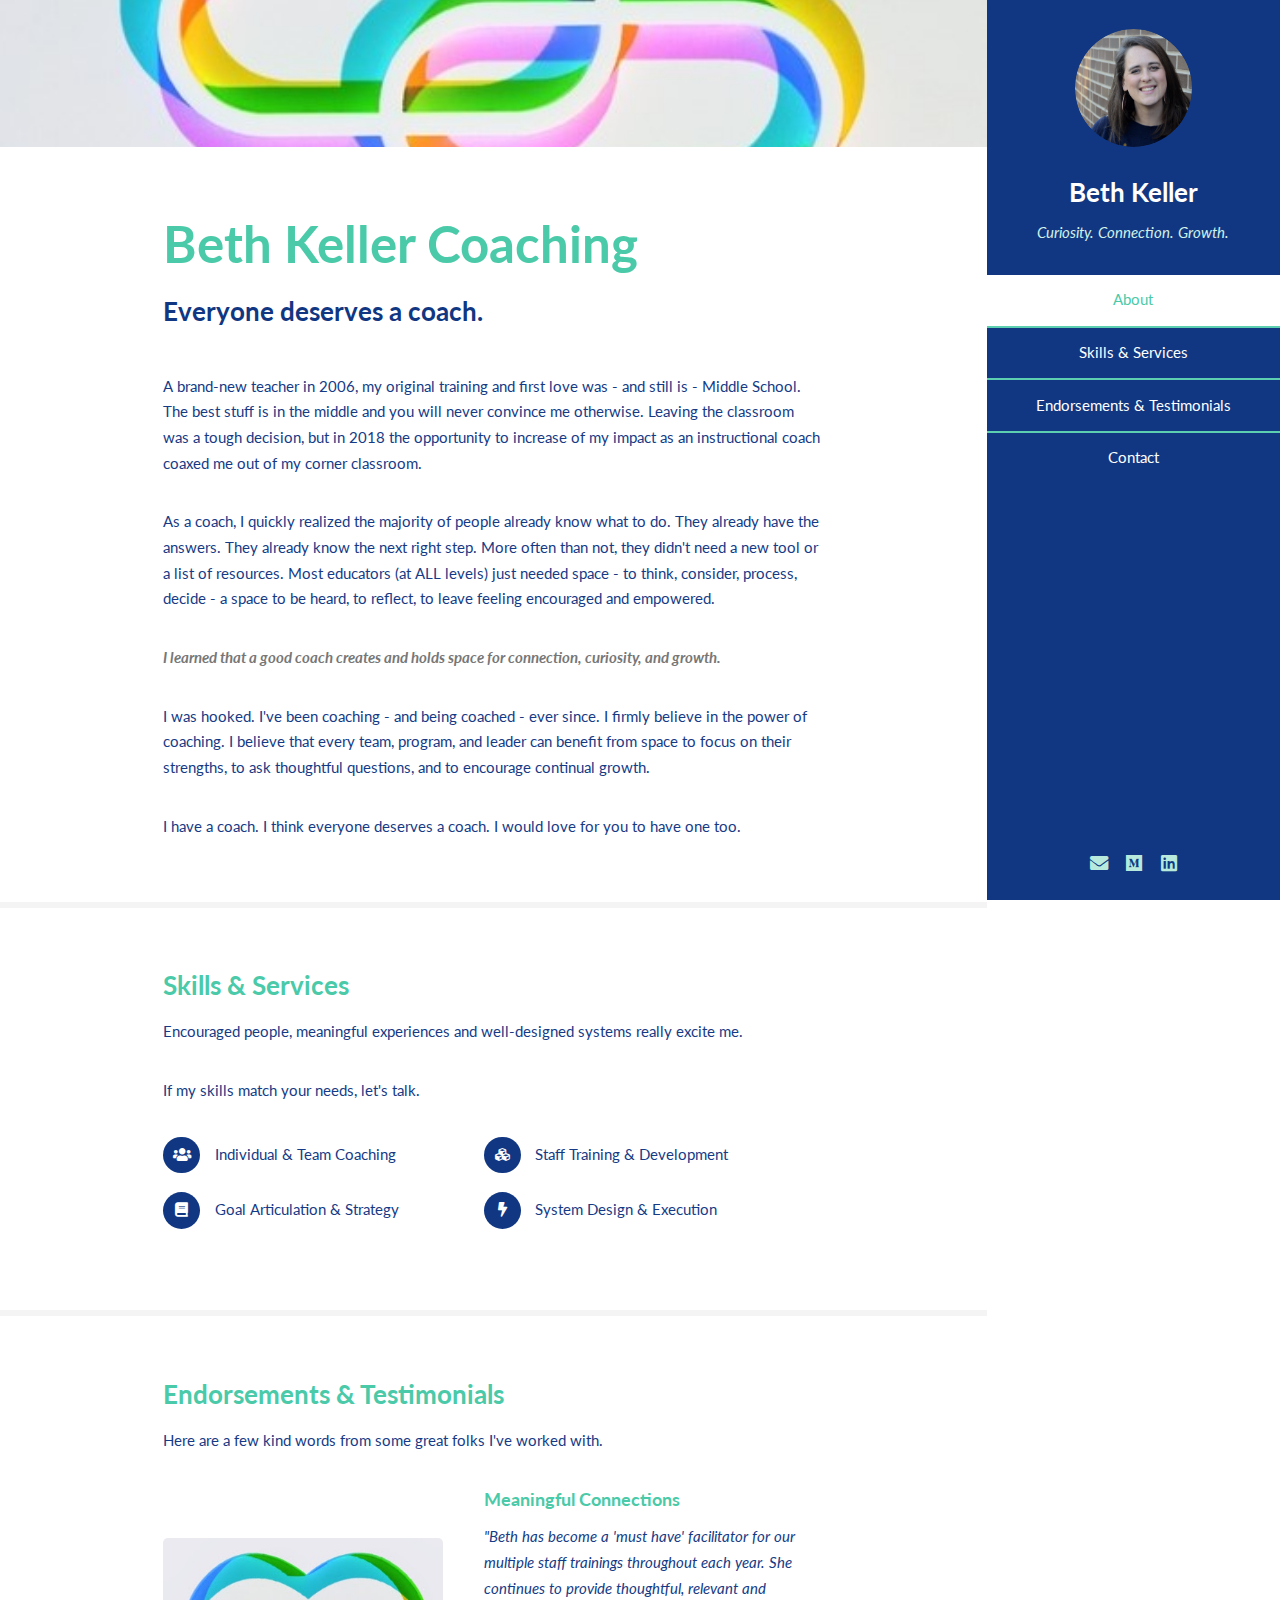
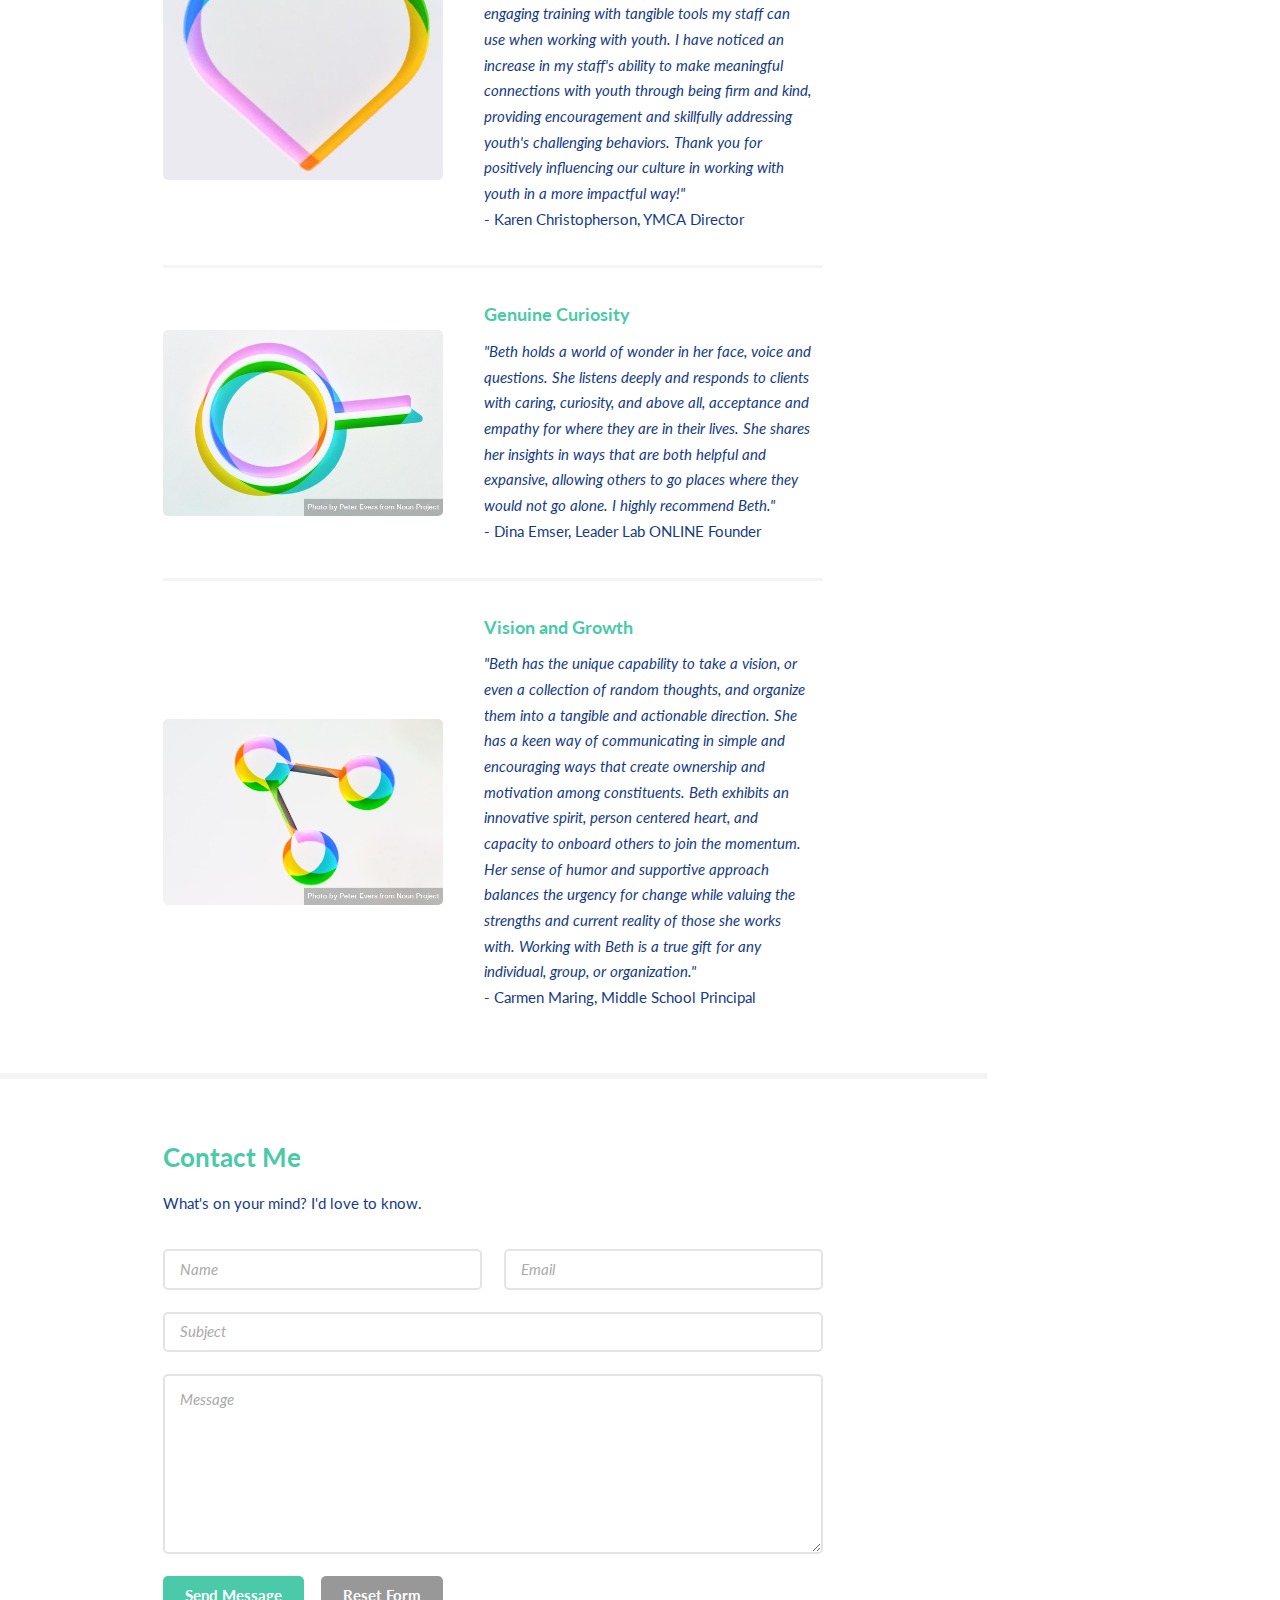
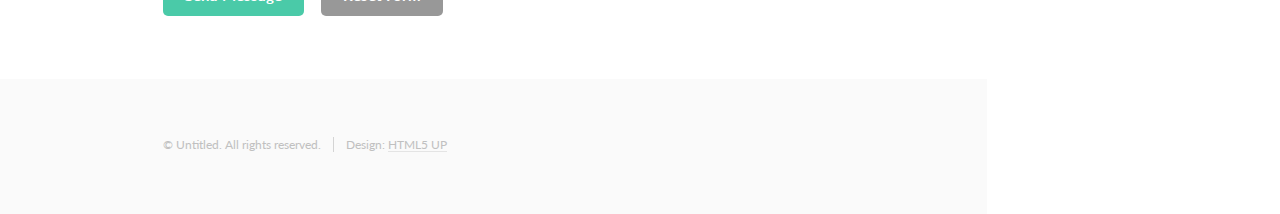
==== index.html @ 52810d89 "Update index.html" ====
<!DOCTYPE HTML>
<!--
	Read Only by HTML5 UP
	html5up.net | @ajlkn
	Free for personal and commercial use under the CCA 3.0 license (html5up.net/license)
-->
<html>
	<head>
		<title>Beth Keller Coaching</title>
		<meta charset="utf-8" />
		<meta name="viewport" content="width=device-width, initial-scale=1, user-scalable=no" />
		<link rel="stylesheet" href="assets/css/main.css" />
	</head>
	<body class="is-preload">

		<!-- Header -->
			<section id="header">
				<header>
					<span class="image avatar"><img src="images/headshot.jpg" alt="" /></span>
					<h1 id="logo"><a href="#">Beth Keller</a></h1>
					<p>Curiosity. Connection. Growth. </p>
				</header>
				<nav id="nav">
					<ul>
						<li><a href="#one" class="active">About</a></li>
						<li><a href="#two">Skills & Services</a></li>
						<li><a href="#three">Endorsements & Testimonials</a></li>
						<li><a href="#four">Contact</a></li>
					</ul>
				</nav>
				<footer>
					<ul class="icons">
						<li><a href="mailto:beth@bethkellercoaching.com" class="icon solid fa-envelope"><span class="label">Email</span></a></li>
						<li><a href="https://medium.com/@mrsbkeller" class="icon brands fa-medium"><span class="label">Medium</span></a></li>
						<li><a href="https://www.linkedin.com/in/beth-keller-12004b169/" class="icon brands fa-linkedin"><span class="label">LinkedIn</span></a></li>
					</ul>
				</footer>
			</section>

		<!-- Wrapper -->
			<div id="wrapper">

				<!-- Main -->
					<div id="main">

						<!-- One -->
							<section id="one">
								<div class="image main" data-position="center">
									<img src="images/Website Header.jpg" style="object-fit:cover" alt="" />
								</div>
								<div class="container">
									<header class="major">
										<h2>Beth Keller Coaching</h2>
										<p>Everyone deserves a coach.</p>
									</header>
									<p>A brand-new teacher in 2006, my original training and first love was - and still is - Middle School. 
									The best stuff is in the middle and you will never convince me otherwise. Leaving the classroom was a tough decision, but in 2018 the opportunity to increase of my impact as an instructional coach coaxed me out of my corner classroom.</p>
									<p>As a coach, I quickly realized the majority of people already know what to do. They already have the answers. They already know the next right step. More often than not, they didn't need a new tool or a list of resources. Most educators (at ALL levels) just needed space - to think, consider, process, decide - a space to be heard, to reflect, to leave feeling encouraged and empowered.</p> 
									<b><i>I learned that a good coach creates and holds space for connection, curiosity, and growth.</i></b></p>
									
									<p>I was hooked. I've been coaching - and being coached - ever since. I firmly believe in the power of coaching. I believe that every team, program, and leader can benefit from space to focus on their strengths, to ask thoughtful questions, and to encourage continual growth. </p>
									<p> I have a coach. I think everyone deserves a coach. I would love for you to have one too.</p>
								</div>
							</section>
						<!-- Two -->
							<section id="two">
								<div class="container">
									<h3>Skills & Services</h3>
									<p>Encouraged people, meaningful experiences and well-designed systems really excite me.</p>
									<p>If my skills match your needs, let's talk.</p>
									<ul class="feature-icons">
										<li class="icon solid fa-users">Individual & Team Coaching</li>
										<li class="icon solid fa-cubes">Staff Training & Development</li>
										<li class="icon solid fa-book">Goal Articulation & Strategy</li>
										<li class="icon solid fa-bolt">System Design & Execution</li>
										
									</ul>
								</div>
							</section>

						<!-- Three -->
							<section id="three">
								<div class="container">
									<h3>Endorsements & Testimonials</h3>
									<p>Here are a few kind words from some great folks I've worked with.</p>
									<div class="features">
										<article>
											<div class="image"><img src="images/np_Colorful heart or like icon_bDmRJ0_free_cropped.jpg" alt="" /></div>
											<div class="inner">
												<h4>Meaningful Connections</h4>
												<em>"Beth has become a 'must have' facilitator for our multiple staff trainings throughout each year. She continues to provide thoughtful, relevant and engaging training with tangible tools my staff can use when working with youth. I have noticed an increase in my staff's ability to make meaningful connections with youth through being firm and kind, providing encouragement and skillfully addressing youth's challenging behaviors. Thank you for positively influencing our culture in working with youth in a more impactful way!"</em> 
												
												<p> - Karen Christopherson, YMCA Director</p>
											</div>
										</article>
										<article>
                      <div class="image"><img src="images/np_Colorful search icon_5kM9Qb_free.jpg" alt="" /></div>
											<div class="inner">
												<h4>Genuine Curiosity</h4>
												<em>"Beth holds a world of wonder in her face, voice and questions. She listens deeply and responds to clients with caring, curiosity, and above all, acceptance and empathy for where they are in their lives. She shares her insights in ways that are both helpful and expansive, allowing others to go places where they would not go alone. I highly recommend Beth."</em> 
												
												<p> - Dina Emser, Leader Lab ONLINE Founder</p>
											</div>
										</article>
										<article>
											<div class="image"><img src="images/np_Multi-colored connect share icon_43Edj0_free.jpg" alt="" /></div>
											<div class="inner">
												<h4>Vision and Growth</h4>
												<em>"Beth has the unique capability to take a vision, or even a collection of random thoughts, and organize them into a tangible and actionable direction. She has a keen way of communicating in simple and encouraging ways that create ownership and motivation among constituents. Beth exhibits an innovative spirit, person centered heart, and capacity to onboard others to join the momentum. Her sense of humor and supportive approach balances the urgency for change while valuing the strengths and current reality of those she works with. Working with Beth is a true gift for any individual, group, or organization."</em> 
												
												<p> - Carmen Maring, Middle School Principal</p>
											</div>
										</article>
									</div>
								</div>
							</section>

						<!-- Four -->
							<section id="four">
								<div class="container">
									<h3>Contact Me</h3>
									<p>What's on your mind? I'd love to know.</p>
									<form method="post" action="https://formspree.io/f/xyyvaqvb">
										<div class="row gtr-uniform">
											<div class="col-6 col-12-xsmall"><input type="text" name="name" id="name" placeholder="Name" /></div>
											<div class="col-6 col-12-xsmall"><input type="email" name="email" id="email" placeholder="Email" /></div>
											<div class="col-12"><input type="text" name="subject" id="subject" placeholder="Subject" /></div>
											<div class="col-12"><textarea name="message" id="message" placeholder="Message" rows="6"></textarea></div>
											<div class="col-12">
												<ul class="actions">
													<li><input type="submit" class="primary" value="Send Message" /></li>
													<li><input type="reset" value="Reset Form" /></li>
												</ul>
											</div>
										</div>
									</form>
								</div>
							</section>

						<!-- Five -->
						<!--
							<section id="five">
								<div class="container">
									<h3>Elements</h3>

									<section>
										<h4>Text</h4>
										<p>This is <b>bold</b> and this is <strong>strong</strong>. This is <i>italic</i> and this is <em>emphasized</em>.
										This is <sup>superscript</sup> text and this is <sub>subscript</sub> text.
										This is <u>underlined</u> and this is code: <code>for (;;) { ... }</code>. Finally, <a href="#">this is a link</a>.</p>
										<hr />
										<header>
											<h4>Heading with a Subtitle</h4>
											<p>Lorem ipsum dolor sit amet nullam id egestas urna aliquam</p>
										</header>
										<p>Nunc lacinia ante nunc ac lobortis. Interdum adipiscing gravida odio porttitor sem non mi integer non faucibus ornare mi ut ante amet placerat aliquet. Volutpat eu sed ante lacinia sapien lorem accumsan varius montes viverra nibh in adipiscing blandit tempus accumsan.</p>
										<header>
											<h5>Heading with a Subtitle</h5>
											<p>Lorem ipsum dolor sit amet nullam id egestas urna aliquam</p>
										</header>
										<p>Nunc lacinia ante nunc ac lobortis. Interdum adipiscing gravida odio porttitor sem non mi integer non faucibus ornare mi ut ante amet placerat aliquet. Volutpat eu sed ante lacinia sapien lorem accumsan varius montes viverra nibh in adipiscing blandit tempus accumsan.</p>
										<hr />
										<h2>Heading Level 2</h2>
										<h3>Heading Level 3</h3>
										<h4>Heading Level 4</h4>
										<h5>Heading Level 5</h5>
										<h6>Heading Level 6</h6>
										<hr />
										<h5>Blockquote</h5>
										<blockquote>Fringilla nisl. Donec accumsan interdum nisi, quis tincidunt felis sagittis eget tempus euismod. Vestibulum ante ipsum primis in faucibus vestibulum. Blandit adipiscing eu felis iaculis volutpat ac adipiscing accumsan faucibus. Vestibulum ante ipsum primis in faucibus lorem ipsum dolor sit amet nullam adipiscing eu felis.</blockquote>
										<h5>Preformatted</h5>
										<pre><code>i = 0;

while (!deck.isInOrder()) {
    print 'Iteration ' + i;
    deck.shuffle();
    i++;
}

print 'It took ' + i + ' iterations to sort the deck.';</code></pre>
									</section>

									<section>
										<h4>Lists</h4>
										<div class="row">
											<div class="col-6 col-12-xsmall">
												<h5>Unordered</h5>
												<ul>
													<li>Dolor pulvinar etiam magna etiam.</li>
													<li>Sagittis adipiscing lorem eleifend.</li>
													<li>Felis enim feugiat dolore viverra.</li>
												</ul>
												<h5>Alternate</h5>
												<ul class="alt">
													<li>Dolor pulvinar etiam magna etiam.</li>
													<li>Sagittis adipiscing lorem eleifend.</li>
													<li>Felis enim feugiat dolore viverra.</li>
												</ul>
											</div>
											<div class="col-6 col-12-xsmall">
												<h5>Ordered</h5>
												<ol>
													<li>Dolor pulvinar etiam magna etiam.</li>
													<li>Etiam vel felis at lorem sed viverra.</li>
													<li>Felis enim feugiat dolore viverra.</li>
													<li>Dolor pulvinar etiam magna etiam.</li>
													<li>Etiam vel felis at lorem sed viverra.</li>
													<li>Felis enim feugiat dolore viverra.</li>
												</ol>
												<h5>Icons</h5>
												<ul class="icons">
													<li><a href="#" class="icon brands fa-twitter"><span class="label">Twitter</span></a></li>
													<li><a href="#" class="icon brands fa-facebook-f"><span class="label">Facebook</span></a></li>
													<li><a href="#" class="icon brands fa-instagram"><span class="label">Instagram</span></a></li>
													<li><a href="#" class="icon brands fa-github"><span class="label">Github</span></a></li>
													<li><a href="#" class="icon brands fa-dribbble"><span class="label">Dribbble</span></a></li>
													<li><a href="#" class="icon brands fa-tumblr"><span class="label">Tumblr</span></a></li>
												</ul>
											</div>
										</div>
										<h5>Actions</h5>
										<ul class="actions">
											<li><a href="#" class="button primary">Default</a></li>
											<li><a href="#" class="button">Default</a></li>
											<li><a href="#" class="button alt">Default</a></li>
										</ul>
										<ul class="actions small">
											<li><a href="#" class="button primary small">Small</a></li>
											<li><a href="#" class="button small">Small</a></li>
											<li><a href="#" class="button alt small">Small</a></li>
										</ul>
										<div class="row">
											<div class="col-3 col-6-medium col-12-xsmall">
												<ul class="actions stacked">
													<li><a href="#" class="button primary">Default</a></li>
													<li><a href="#" class="button">Default</a></li>
													<li><a href="#" class="button alt">Default</a></li>
												</ul>
											</div>
											<div class="col-3 col-6 col-12-xsmall">
												<ul class="actions stacked">
													<li><a href="#" class="button primary small">Small</a></li>
													<li><a href="#" class="button small">Small</a></li>
													<li><a href="#" class="button alt small">Small</a></li>
												</ul>
											</div>
											<div class="col-3 col-6-medium col-12-xsmall">
												<ul class="actions stacked">
													<li><a href="#" class="button primary fit">Default</a></li>
													<li><a href="#" class="button fit">Default</a></li>
													<li><a href="#" class="button alt fit">Default</a></li>
												</ul>
											</div>
											<div class="col-3 col-6-medium col-12-xsmall">
												<ul class="actions stacked">
													<li><a href="#" class="button primary small fit">Small</a></li>
													<li><a href="#" class="button small fit">Small</a></li>
													<li><a href="#" class="button alt small fit">Small</a></li>
												</ul>
											</div>
										</div>
									</section>

									<section>
										<h4>Table</h4>
										<h5>Default</h5>
										<div class="table-wrapper">
											<table>
												<thead>
													<tr>
														<th>Name</th>
														<th>Description</th>
														<th>Price</th>
													</tr>
												</thead>
												<tbody>
													<tr>
														<td>Item One</td>
														<td>Ante turpis integer aliquet porttitor.</td>
														<td>29.99</td>
													</tr>
													<tr>
														<td>Item Two</td>
														<td>Vis ac commodo adipiscing arcu aliquet.</td>
														<td>19.99</td>
													</tr>
													<tr>
														<td>Item Three</td>
														<td> Morbi faucibus arcu accumsan lorem.</td>
														<td>29.99</td>
													</tr>
													<tr>
														<td>Item Four</td>
														<td>Vitae integer tempus condimentum.</td>
														<td>19.99</td>
													</tr>
													<tr>
														<td>Item Five</td>
														<td>Ante turpis integer aliquet porttitor.</td>
														<td>29.99</td>
													</tr>
												</tbody>
												<tfoot>
													<tr>
														<td colspan="2"></td>
														<td>100.00</td>
													</tr>
												</tfoot>
											</table>
										</div>

										<h5>Alternate</h5>
										<div class="table-wrapper">
											<table class="alt">
												<thead>
													<tr>
														<th>Name</th>
														<th>Description</th>
														<th>Price</th>
													</tr>
												</thead>
												<tbody>
													<tr>
														<td>Item One</td>
														<td>Ante turpis integer aliquet porttitor.</td>
														<td>29.99</td>
													</tr>
													<tr>
														<td>Item Two</td>
														<td>Vis ac commodo adipiscing arcu aliquet.</td>
														<td>19.99</td>
													</tr>
													<tr>
														<td>Item Three</td>
														<td> Morbi faucibus arcu accumsan lorem.</td>
														<td>29.99</td>
													</tr>
													<tr>
														<td>Item Four</td>
														<td>Vitae integer tempus condimentum.</td>
														<td>19.99</td>
													</tr>
													<tr>
														<td>Item Five</td>
														<td>Ante turpis integer aliquet porttitor.</td>
														<td>29.99</td>
													</tr>
												</tbody>
												<tfoot>
													<tr>
														<td colspan="2"></td>
														<td>100.00</td>
													</tr>
												</tfoot>
											</table>
										</div>
									</section>

									<section>
										<h4>Buttons</h4>
										<ul class="actions">
											<li><a href="#" class="button primary">Primary</a></li>
											<li><a href="#" class="button">Default</a></li>
											<li><a href="#" class="button alt">Alternate</a></li>
										</ul>
										<ul class="actions">
											<li><a href="#" class="button primary large">Large</a></li>
											<li><a href="#" class="button">Default</a></li>
											<li><a href="#" class="button alt small">Small</a></li>
										</ul>
										<ul class="actions fit">
											<li><a href="#" class="button primary fit">Fit</a></li>
											<li><a href="#" class="button fit">Fit</a></li>
											<li><a href="#" class="button alt fit">Fit</a></li>
										</ul>
										<ul class="actions fit small">
											<li><a href="#" class="button primary fit small">Fit + Small</a></li>
											<li><a href="#" class="button fit small">Fit + Small</a></li>
											<li><a href="#" class="button alt fit small">Fit + Small</a></li>
										</ul>
										<ul class="actions">
											<li><a href="#" class="button primary icon solid fa-download">Icon</a></li>
											<li><a href="#" class="button icon solid fa-download">Icon</a></li>
											<li><a href="#" class="button alt icon solid fa-check">Icon</a></li>
										</ul>
										<ul class="actions">
											<li><span class="button primary disabled">Primary</span></li>
											<li><span class="button disabled">Default</span></li>
											<li><span class="button alt disabled">Alternate</span></li>
										</ul>
									</section>

									<section>
										<h4>Form</h4>
										<form method="post" action="#">
											<div class="row gtr-uniform">
												<div class="col-6 col-12-xsmall">
													<input type="text" name="demo-name" id="demo-name" value="" placeholder="Name" />
												</div>
												<div class="col-6 col-12-xsmall">
													<input type="email" name="demo-email" id="demo-email" value="" placeholder="Email" />
												</div>
												<div class="col-12">
													<select name="demo-category" id="demo-category">
														<option value="">- Category -</option>
														<option value="1">Manufacturing</option>
														<option value="1">Shipping</option>
														<option value="1">Administration</option>
														<option value="1">Human Resources</option>
													</select>
												</div>
												<div class="col-4 col-12-medium">
													<input type="radio" id="demo-priority-low" name="demo-priority" checked>
													<label for="demo-priority-low">Low Priority</label>
												</div>
												<div class="col-4 col-12-medium">
													<input type="radio" id="demo-priority-normal" name="demo-priority">
													<label for="demo-priority-normal">Normal Priority</label>
												</div>
												<div class="col-4 col-12-medium">
													<input type="radio" id="demo-priority-high" name="demo-priority">
													<label for="demo-priority-high">High Priority</label>
												</div>
												<div class="col-6 col-12-medium">
													<input type="checkbox" id="demo-copy" name="demo-copy">
													<label for="demo-copy">Email me a copy of this message</label>
												</div>
												<div class="col-6 col-12-medium">
													<input type="checkbox" id="demo-human" name="demo-human" checked>
													<label for="demo-human">I am a human and not a robot</label>
												</div>
												<div class="col-12">
													<textarea name="demo-message" id="demo-message" placeholder="Enter your message" rows="6"></textarea>
												</div>
												<div class="col-12">
													<ul class="actions">
														<li><input type="submit" value="Send Message" /></li>
														<li><input type="reset" value="Reset" class="alt" /></li>
													</ul>
												</div>
											</div>
										</form>
									</section>

									<section>
										<h4>Image</h4>
										<h5>Fit</h5>
										<span class="image fit"><img src="images/banner.jpg" alt="" /></span>
										<div class="box alt">
											<div class="row gtr-50 gtr-uniform">
												<div class="col-4"><span class="image fit"><img src="images/pic01.jpg" alt="" /></span></div>
												<div class="col-4"><span class="image fit"><img src="images/pic02.jpg" alt="" /></span></div>
												<div class="col-4"><span class="image fit"><img src="images/pic03.jpg" alt="" /></span></div>
												<div class="col-4"><span class="image fit"><img src="images/pic02.jpg" alt="" /></span></div>
												<div class="col-4"><span class="image fit"><img src="images/pic03.jpg" alt="" /></span></div>
												<div class="col-4"><span class="image fit"><img src="images/pic01.jpg" alt="" /></span></div>
												<div class="col-4"><span class="image fit"><img src="images/pic03.jpg" alt="" /></span></div>
												<div class="col-4"><span class="image fit"><img src="images/pic01.jpg" alt="" /></span></div>
												<div class="col-4"><span class="image fit"><img src="images/pic02.jpg" alt="" /></span></div>
											</div>
										</div>
										<h5>Left &amp; Right</h5>
										<p><span class="image left"><img src="images/avatar.jpg" alt="" /></span>Fringilla nisl. Donec accumsan interdum nisi, quis tincidunt felis sagittis eget. tempus euismod. Vestibulum ante ipsum primis in faucibus vestibulum. Blandit adipiscing eu felis iaculis volutpat ac adipiscing accumsan eu faucibus. Integer ac pellentesque praesent tincidunt felis sagittis eget. tempus euismod. Vestibulum ante ipsum primis in faucibus vestibulum. Blandit adipiscing eu felis iaculis volutpat ac adipiscing accumsan eu faucibus. Integer ac pellentesque praesent. Donec accumsan interdum nisi, quis tincidunt felis sagittis eget. tempus euismod. Vestibulum ante ipsum primis in faucibus vestibulum. Blandit adipiscing eu felis iaculis volutpat ac adipiscing accumsan eu faucibus. Integer ac pellentesque praesent tincidunt felis sagittis eget. tempus euismod. Vestibulum ante ipsum primis in faucibus vestibulum. Blandit adipiscing eu felis iaculis volutpat ac adipiscing accumsan eu faucibus. Integer ac pellentesque praesent.</p>
										<p><span class="image right"><img src="images/avatar.jpg" alt="" /></span>Fringilla nisl. Donec accumsan interdum nisi, quis tincidunt felis sagittis eget. tempus euismod. Vestibulum ante ipsum primis in faucibus vestibulum. Blandit adipiscing eu felis iaculis volutpat ac adipiscing accumsan eu faucibus. Integer ac pellentesque praesent tincidunt felis sagittis eget. tempus euismod. Vestibulum ante ipsum primis in faucibus vestibulum. Blandit adipiscing eu felis iaculis volutpat ac adipiscing accumsan eu faucibus. Integer ac pellentesque praesent. Donec accumsan interdum nisi, quis tincidunt felis sagittis eget. tempus euismod. Vestibulum ante ipsum primis in faucibus vestibulum. Blandit adipiscing eu felis iaculis volutpat ac adipiscing accumsan eu faucibus. Integer ac pellentesque praesent tincidunt felis sagittis eget. tempus euismod. Vestibulum ante ipsum primis in faucibus vestibulum. Blandit adipiscing eu felis iaculis volutpat ac adipiscing accumsan eu faucibus. Integer ac pellentesque praesent.</p>
									</section>

								</div>
							</section>
						-->

					</div>

				<!-- Footer -->
					<section id="footer">
						<div class="container">
							<ul class="copyright">
								<li>&copy; Untitled. All rights reserved.</li><li>Design: <a href="http://html5up.net">HTML5 UP</a></li>
							</ul>
						</div>
					</section>

			</div>

		<!-- Scripts -->
			<script src="assets/js/jquery.min.js"></script>
			<script src="assets/js/jquery.scrollex.min.js"></script>
			<script src="assets/js/jquery.scrolly.min.js"></script>
			<script src="assets/js/browser.min.js"></script>
			<script src="assets/js/breakpoints.min.js"></script>
			<script src="assets/js/util.js"></script>
			<script src="assets/js/main.js"></script>

	</body>
</html>
---- assets/css/main.css ----
@import url("fontawesome-all.min.css");
@import url("https://fonts.googleapis.com/css?family=Lato:400,400italic,700,700italic|Source+Code+Pro:400");

/*
	Read Only by HTML5 UP
	html5up.net | @ajlkn
	Free for personal and commercial use under the CCA 3.0 license (html5up.net/license)
*/

html, body, div, span, applet, object,
iframe, h1, h2, h3, h4, h5, h6, p, blockquote,
pre, a, abbr, acronym, address, big, cite,
code, del, dfn, em, img, ins, kbd, q, s, samp,
small, strike, strong, sub, sup, tt, var, b,
u, i, center, dl, dt, dd, ol, ul, li, fieldset,
form, label, legend, table, caption, tbody,
tfoot, thead, tr, th, td, article, aside,
canvas, details, embed, figure, figcaption,
footer, header, hgroup, menu, nav, output, ruby,
section, summary, time, mark, audio, video {
	margin: 0;
	padding: 0;
	border: 0;
	font-size: 100%;
	font: inherit;
	vertical-align: baseline;}

article, aside, details, figcaption, figure,
footer, header, hgroup, menu, nav, section {
	display: block;}

body {
	line-height: 1;
}

ol, ul {
	list-style: none;
}

blockquote, q {
	quotes: none;
}

	blockquote:before, blockquote:after, q:before, q:after {
		content: '';
		content: none;
	}

table {
	border-collapse: collapse;
	border-spacing: 0;
}

body {
	-webkit-text-size-adjust: none;
}

mark {
	background-color: transparent;
	color: inherit;
}

input::-moz-focus-inner {
	border: 0;
	padding: 0;
}

input, select, textarea {
	-moz-appearance: none;
	-webkit-appearance: none;
	-ms-appearance: none;
	appearance: none;
}

/* Basic */

	html {
		box-sizing: border-box;
	}

	*, *:before, *:after {
		box-sizing: inherit;
	}

	body {
		background: #fff;
	}

		body.is-preload *, body.is-preload *:before, body.is-preload *:after {
			-moz-animation: none !important;
			-webkit-animation: none !important;
			-ms-animation: none !important;
			animation: none !important;
			-moz-transition: none !important;
			-webkit-transition: none !important;
			-ms-transition: none !important;
			transition: none !important;
		}

	body, input, select, textarea {
		color: #153B86;
		font-family: "Lato", sans-serif;
		font-size: 16pt;
		font-weight: 400;
		line-height: 1.75em;
	}

	a {
		-moz-transition: color 0.2s ease-in-out, border-color 0.2s ease-in-out;
		-webkit-transition: color 0.2s ease-in-out, border-color 0.2s ease-in-out;
		-ms-transition: color 0.2s ease-in-out, border-color 0.2s ease-in-out;
		transition: color 0.2s ease-in-out, border-color 0.2s ease-in-out;
		border-bottom: solid 1px #e4e4e4;
		color: inherit;
		text-decoration: none;
	}

		a:hover {
			border-bottom-color: transparent;
			color: #113782 !important;
		}

	strong, b {
		color: #777;
		font-weight: 700;
	}

	em, i {
		font-style: italic;
	}

	p {
		margin: 0 0 2.25em 0;
	}

	h1, h2, h3, h4, h5, h6 {
		color: #4ACAA8;
		font-weight: 700;
		line-height: 1em;
		margin: 0 0 0.5625em 0;
	}

		h1 a, h2 a, h3 a, h4 a, h5 a, h6 a {
			border: 0;
			color: inherit;
			text-decoration: none;
		}

	h2 {
		font-size: 2em;
		line-height: 1.5em;
	}

	h3 {
		font-size: 1.75em;
		line-height: 1.5em;
	}

	h4 {
		font-size: 1.25em;
		line-height: 1.5em;
	}

	h5 {
		font-size: 0.9em;
		line-height: 1.5em;
	}

	h6 {
		font-size: 0.7em;
		line-height: 1.5em;
	}

	sub {
		font-size: 0.8em;
		position: relative;
		top: 0.5em;
	}

	sup {
		font-size: 0.8em;
		position: relative;
		top: -0.5em;
	}

	hr {
		border: 0;
		border-bottom: solid 2px #f4f4f4;
		margin: 2.25em 0;
	}

		hr.major {
			margin: 3.375em 0;
		}

	blockquote {
		border-left: solid 8px #e4e4e4;
		font-style: italic;
		margin: 0 0 2.25em 0;
		padding: 0.5em 0 0.5em 2em;
	}

	code {
		background: #555;
		border-radius: 5px;
		color: #fff;
		font-family: "Source Code Pro", monospace;
		font-size: 0.9em;
		margin: 0 0.25em;
		padding: 0.25em 0.65em;
	}

	pre {
		font-family: "Source Code Pro", monospace;
		font-size: 0.9em;
		margin: 0 0 2.25em 0;
	}

		pre code {
			-webkit-overflow-scrolling: touch;
			display: block;
			line-height: 1.5em;
			overflow-x: auto;
			padding: 1em 1.5em;
		}

	.align-left {
		text-align: left;
	}

	.align-center {
		text-align: center;
	}

	.align-right {
		text-align: right;
	}

/* Row */

	.row {
		display: flex;
		flex-wrap: wrap;
		box-sizing: border-box;
		align-items: stretch;
	}

		.row > * {
			box-sizing: border-box;
		}

		.row.gtr-uniform > * > :last-child {
			margin-bottom: 0;
		}

		.row.aln-left {
			justify-content: flex-start;
		}

		.row.aln-center {
			justify-content: center;
		}

		.row.aln-right {
			justify-content: flex-end;
		}

		.row.aln-top {
			align-items: flex-start;
		}

		.row.aln-middle {
			align-items: center;
		}

		.row.aln-bottom {
			align-items: flex-end;
		}

		.row > .imp {
			order: -1;
		}

		.row > .col-1 {
			width: 8.33333%;
		}

		.row > .off-1 {
			margin-left: 8.33333%;
		}

		.row > .col-2 {
			width: 16.66667%;
		}

		.row > .off-2 {
			margin-left: 16.66667%;
		}

		.row > .col-3 {
			width: 25%;
		}

		.row > .off-3 {
			margin-left: 25%;
		}

		.row > .col-4 {
			width: 33.33333%;
		}

		.row > .off-4 {
			margin-left: 33.33333%;
		}

		.row > .col-5 {
			width: 41.66667%;
		}

		.row > .off-5 {
			margin-left: 41.66667%;
		}

		.row > .col-6 {
			width: 50%;
		}

		.row > .off-6 {
			margin-left: 50%;
		}

		.row > .col-7 {
			width: 58.33333%;
		}

		.row > .off-7 {
			margin-left: 58.33333%;
		}

		.row > .col-8 {
			width: 66.66667%;
		}

		.row > .off-8 {
			margin-left: 66.66667%;
		}

		.row > .col-9 {
			width: 75%;
		}

		.row > .off-9 {
			margin-left: 75%;
		}

		.row > .col-10 {
			width: 83.33333%;
		}

		.row > .off-10 {
			margin-left: 83.33333%;
		}

		.row > .col-11 {
			width: 91.66667%;
		}

		.row > .off-11 {
			margin-left: 91.66667%;
		}

		.row > .col-12 {
			width: 100%;
		}

		.row > .off-12 {
			margin-left: 100%;
		}

		.row.gtr-0 {
			margin-top: 0;
			margin-left: 0em;
		}

			.row.gtr-0 > * {
				padding: 0 0 0 0em;
			}

			.row.gtr-0.gtr-uniform {
				margin-top: 0em;
			}

				.row.gtr-0.gtr-uniform > * {
					padding-top: 0em;
				}

		.row.gtr-25 {
			margin-top: 0;
			margin-left: -0.5em;
		}

			.row.gtr-25 > * {
				padding: 0 0 0 0.5em;
			}

			.row.gtr-25.gtr-uniform {
				margin-top: -0.5em;
			}

				.row.gtr-25.gtr-uniform > * {
					padding-top: 0.5em;
				}

		.row.gtr-50 {
			margin-top: 0;
			margin-left: -1em;
		}

			.row.gtr-50 > * {
				padding: 0 0 0 1em;
			}

			.row.gtr-50.gtr-uniform {
				margin-top: -1em;
			}

				.row.gtr-50.gtr-uniform > * {
					padding-top: 1em;
				}

		.row {
			margin-top: 0;
			margin-left: -2em;
		}

			.row > * {
				padding: 0 0 0 2em;
			}

			.row.gtr-uniform {
				margin-top: -2em;
			}

				.row.gtr-uniform > * {
					padding-top: 2em;
				}

		.row.gtr-150 {
			margin-top: 0;
			margin-left: -3em;
		}

			.row.gtr-150 > * {
				padding: 0 0 0 3em;
			}

			.row.gtr-150.gtr-uniform {
				margin-top: -3em;
			}

				.row.gtr-150.gtr-uniform > * {
					padding-top: 3em;
				}

		.row.gtr-200 {
			margin-top: 0;
			margin-left: -4em;
		}

			.row.gtr-200 > * {
				padding: 0 0 0 4em;
			}

			.row.gtr-200.gtr-uniform {
				margin-top: -4em;
			}

				.row.gtr-200.gtr-uniform > * {
					padding-top: 4em;
				}

		@media screen and (max-width: 1680px) {

			.row {
				display: flex;
				flex-wrap: wrap;
				box-sizing: border-box;
				align-items: stretch;
			}

				.row > * {
					box-sizing: border-box;
				}

				.row.gtr-uniform > * > :last-child {
					margin-bottom: 0;
				}

				.row.aln-left {
					justify-content: flex-start;
				}

				.row.aln-center {
					justify-content: center;
				}

				.row.aln-right {
					justify-content: flex-end;
				}

				.row.aln-top {
					align-items: flex-start;
				}

				.row.aln-middle {
					align-items: center;
				}

				.row.aln-bottom {
					align-items: flex-end;
				}

				.row > .imp-xlarge {
					order: -1;
				}

				.row > .col-1-xlarge {
					width: 8.33333%;
				}

				.row > .off-1-xlarge {
					margin-left: 8.33333%;
				}

				.row > .col-2-xlarge {
					width: 16.66667%;
				}

				.row > .off-2-xlarge {
					margin-left: 16.66667%;
				}

				.row > .col-3-xlarge {
					width: 25%;
				}

				.row > .off-3-xlarge {
					margin-left: 25%;
				}

				.row > .col-4-xlarge {
					width: 33.33333%;
				}

				.row > .off-4-xlarge {
					margin-left: 33.33333%;
				}

				.row > .col-5-xlarge {
					width: 41.66667%;
				}

				.row > .off-5-xlarge {
					margin-left: 41.66667%;
				}

				.row > .col-6-xlarge {
					width: 50%;
				}

				.row > .off-6-xlarge {
					margin-left: 50%;
				}

				.row > .col-7-xlarge {
					width: 58.33333%;
				}

				.row > .off-7-xlarge {
					margin-left: 58.33333%;
				}

				.row > .col-8-xlarge {
					width: 66.66667%;
				}

				.row > .off-8-xlarge {
					margin-left: 66.66667%;
				}

				.row > .col-9-xlarge {
					width: 75%;
				}

				.row > .off-9-xlarge {
					margin-left: 75%;
				}

				.row > .col-10-xlarge {
					width: 83.33333%;
				}

				.row > .off-10-xlarge {
					margin-left: 83.33333%;
				}

				.row > .col-11-xlarge {
					width: 91.66667%;
				}

				.row > .off-11-xlarge {
					margin-left: 91.66667%;
				}

				.row > .col-12-xlarge {
					width: 100%;
				}

				.row > .off-12-xlarge {
					margin-left: 100%;
				}

				.row.gtr-0 {
					margin-top: 0;
					margin-left: 0em;
				}

					.row.gtr-0 > * {
						padding: 0 0 0 0em;
					}

					.row.gtr-0.gtr-uniform {
						margin-top: 0em;
					}

						.row.gtr-0.gtr-uniform > * {
							padding-top: 0em;
						}

				.row.gtr-25 {
					margin-top: 0;
					margin-left: -0.5em;
				}

					.row.gtr-25 > * {
						padding: 0 0 0 0.5em;
					}

					.row.gtr-25.gtr-uniform {
						margin-top: -0.5em;
					}

						.row.gtr-25.gtr-uniform > * {
							padding-top: 0.5em;
						}

				.row.gtr-50 {
					margin-top: 0;
					margin-left: -1em;
				}

					.row.gtr-50 > * {
						padding: 0 0 0 1em;
					}

					.row.gtr-50.gtr-uniform {
						margin-top: -1em;
					}

						.row.gtr-50.gtr-uniform > * {
							padding-top: 1em;
						}

				.row {
					margin-top: 0;
					margin-left: -2em;
				}

					.row > * {
						padding: 0 0 0 2em;
					}

					.row.gtr-uniform {
						margin-top: -2em;
					}

						.row.gtr-uniform > * {
							padding-top: 2em;
						}

				.row.gtr-150 {
					margin-top: 0;
					margin-left: -3em;
				}

					.row.gtr-150 > * {
						padding: 0 0 0 3em;
					}

					.row.gtr-150.gtr-uniform {
						margin-top: -3em;
					}

						.row.gtr-150.gtr-uniform > * {
							padding-top: 3em;
						}

				.row.gtr-200 {
					margin-top: 0;
					margin-left: -4em;
				}

					.row.gtr-200 > * {
						padding: 0 0 0 4em;
					}

					.row.gtr-200.gtr-uniform {
						margin-top: -4em;
					}

						.row.gtr-200.gtr-uniform > * {
							padding-top: 4em;
						}

		}

		@media screen and (max-width: 1280px) {

			.row {
				display: flex;
				flex-wrap: wrap;
				box-sizing: border-box;
				align-items: stretch;
			}

				.row > * {
					box-sizing: border-box;
				}

				.row.gtr-uniform > * > :last-child {
					margin-bottom: 0;
				}

				.row.aln-left {
					justify-content: flex-start;
				}

				.row.aln-center {
					justify-content: center;
				}

				.row.aln-right {
					justify-content: flex-end;
				}

				.row.aln-top {
					align-items: flex-start;
				}

				.row.aln-middle {
					align-items: center;
				}

				.row.aln-bottom {
					align-items: flex-end;
				}

				.row > .imp-large {
					order: -1;
				}

				.row > .col-1-large {
					width: 8.33333%;
				}

				.row > .off-1-large {
					margin-left: 8.33333%;
				}

				.row > .col-2-large {
					width: 16.66667%;
				}

				.row > .off-2-large {
					margin-left: 16.66667%;
				}

				.row > .col-3-large {
					width: 25%;
				}

				.row > .off-3-large {
					margin-left: 25%;
				}

				.row > .col-4-large {
					width: 33.33333%;
				}

				.row > .off-4-large {
					margin-left: 33.33333%;
				}

				.row > .col-5-large {
					width: 41.66667%;
				}

				.row > .off-5-large {
					margin-left: 41.66667%;
				}

				.row > .col-6-large {
					width: 50%;
				}

				.row > .off-6-large {
					margin-left: 50%;
				}

				.row > .col-7-large {
					width: 58.33333%;
				}

				.row > .off-7-large {
					margin-left: 58.33333%;
				}

				.row > .col-8-large {
					width: 66.66667%;
				}

				.row > .off-8-large {
					margin-left: 66.66667%;
				}

				.row > .col-9-large {
					width: 75%;
				}

				.row > .off-9-large {
					margin-left: 75%;
				}

				.row > .col-10-large {
					width: 83.33333%;
				}

				.row > .off-10-large {
					margin-left: 83.33333%;
				}

				.row > .col-11-large {
					width: 91.66667%;
				}

				.row > .off-11-large {
					margin-left: 91.66667%;
				}

				.row > .col-12-large {
					width: 100%;
				}

				.row > .off-12-large {
					margin-left: 100%;
				}

				.row.gtr-0 {
					margin-top: 0;
					margin-left: 0em;
				}

					.row.gtr-0 > * {
						padding: 0 0 0 0em;
					}

					.row.gtr-0.gtr-uniform {
						margin-top: 0em;
					}

						.row.gtr-0.gtr-uniform > * {
							padding-top: 0em;
						}

				.row.gtr-25 {
					margin-top: 0;
					margin-left: -0.375em;
				}

					.row.gtr-25 > * {
						padding: 0 0 0 0.375em;
					}

					.row.gtr-25.gtr-uniform {
						margin-top: -0.375em;
					}

						.row.gtr-25.gtr-uniform > * {
							padding-top: 0.375em;
						}

				.row.gtr-50 {
					margin-top: 0;
					margin-left: -0.75em;
				}

					.row.gtr-50 > * {
						padding: 0 0 0 0.75em;
					}

					.row.gtr-50.gtr-uniform {
						margin-top: -0.75em;
					}

						.row.gtr-50.gtr-uniform > * {
							padding-top: 0.75em;
						}

				.row {
					margin-top: 0;
					margin-left: -1.5em;
				}

					.row > * {
						padding: 0 0 0 1.5em;
					}

					.row.gtr-uniform {
						margin-top: -1.5em;
					}

						.row.gtr-uniform > * {
							padding-top: 1.5em;
						}

				.row.gtr-150 {
					margin-top: 0;
					margin-left: -2.25em;
				}

					.row.gtr-150 > * {
						padding: 0 0 0 2.25em;
					}

					.row.gtr-150.gtr-uniform {
						margin-top: -2.25em;
					}

						.row.gtr-150.gtr-uniform > * {
							padding-top: 2.25em;
						}

				.row.gtr-200 {
					margin-top: 0;
					margin-left: -3em;
				}

					.row.gtr-200 > * {
						padding: 0 0 0 3em;
					}

					.row.gtr-200.gtr-uniform {
						margin-top: -3em;
					}

						.row.gtr-200.gtr-uniform > * {
							padding-top: 3em;
						}

		}

		@media screen and (max-width: 1024px) {

			.row {
				display: flex;
				flex-wrap: wrap;
				box-sizing: border-box;
				align-items: stretch;
			}

				.row > * {
					box-sizing: border-box;
				}

				.row.gtr-uniform > * > :last-child {
					margin-bottom: 0;
				}

				.row.aln-left {
					justify-content: flex-start;
				}

				.row.aln-center {
					justify-content: center;
				}

				.row.aln-right {
					justify-content: flex-end;
				}

				.row.aln-top {
					align-items: flex-start;
				}

				.row.aln-middle {
					align-items: center;
				}

				.row.aln-bottom {
					align-items: flex-end;
				}

				.row > .imp-medium {
					order: -1;
				}

				.row > .col-1-medium {
					width: 8.33333%;
				}

				.row > .off-1-medium {
					margin-left: 8.33333%;
				}

				.row > .col-2-medium {
					width: 16.66667%;
				}

				.row > .off-2-medium {
					margin-left: 16.66667%;
				}

				.row > .col-3-medium {
					width: 25%;
				}

				.row > .off-3-medium {
					margin-left: 25%;
				}

				.row > .col-4-medium {
					width: 33.33333%;
				}

				.row > .off-4-medium {
					margin-left: 33.33333%;
				}

				.row > .col-5-medium {
					width: 41.66667%;
				}

				.row > .off-5-medium {
					margin-left: 41.66667%;
				}

				.row > .col-6-medium {
					width: 50%;
				}

				.row > .off-6-medium {
					margin-left: 50%;
				}

				.row > .col-7-medium {
					width: 58.33333%;
				}

				.row > .off-7-medium {
					margin-left: 58.33333%;
				}

				.row > .col-8-medium {
					width: 66.66667%;
				}

				.row > .off-8-medium {
					margin-left: 66.66667%;
				}

				.row > .col-9-medium {
					width: 75%;
				}

				.row > .off-9-medium {
					margin-left: 75%;
				}

				.row > .col-10-medium {
					width: 83.33333%;
				}

				.row > .off-10-medium {
					margin-left: 83.33333%;
				}

				.row > .col-11-medium {
					width: 91.66667%;
				}

				.row > .off-11-medium {
					margin-left: 91.66667%;
				}

				.row > .col-12-medium {
					width: 100%;
				}

				.row > .off-12-medium {
					margin-left: 100%;
				}

				.row.gtr-0 {
					margin-top: 0;
					margin-left: 0em;
				}

					.row.gtr-0 > * {
						padding: 0 0 0 0em;
					}

					.row.gtr-0.gtr-uniform {
						margin-top: 0em;
					}

						.row.gtr-0.gtr-uniform > * {
							padding-top: 0em;
						}

				.row.gtr-25 {
					margin-top: 0;
					margin-left: -0.375em;
				}

					.row.gtr-25 > * {
						padding: 0 0 0 0.375em;
					}

					.row.gtr-25.gtr-uniform {
						margin-top: -0.375em;
					}

						.row.gtr-25.gtr-uniform > * {
							padding-top: 0.375em;
						}

				.row.gtr-50 {
					margin-top: 0;
					margin-left: -0.75em;
				}

					.row.gtr-50 > * {
						padding: 0 0 0 0.75em;
					}

					.row.gtr-50.gtr-uniform {
						margin-top: -0.75em;
					}

						.row.gtr-50.gtr-uniform > * {
							padding-top: 0.75em;
						}

				.row {
					margin-top: 0;
					margin-left: -1.5em;
				}

					.row > * {
						padding: 0 0 0 1.5em;
					}

					.row.gtr-uniform {
						margin-top: -1.5em;
					}

						.row.gtr-uniform > * {
							padding-top: 1.5em;
						}

				.row.gtr-150 {
					margin-top: 0;
					margin-left: -2.25em;
				}

					.row.gtr-150 > * {
						padding: 0 0 0 2.25em;
					}

					.row.gtr-150.gtr-uniform {
						margin-top: -2.25em;
					}

						.row.gtr-150.gtr-uniform > * {
							padding-top: 2.25em;
						}

				.row.gtr-200 {
					margin-top: 0;
					margin-left: -3em;
				}

					.row.gtr-200 > * {
						padding: 0 0 0 3em;
					}

					.row.gtr-200.gtr-uniform {
						margin-top: -3em;
					}

						.row.gtr-200.gtr-uniform > * {
							padding-top: 3em;
						}

		}

		@media screen and (max-width: 736px) {

			.row {
				display: flex;
				flex-wrap: wrap;
				box-sizing: border-box;
				align-items: stretch;
			}

				.row > * {
					box-sizing: border-box;
				}

				.row.gtr-uniform > * > :last-child {
					margin-bottom: 0;
				}

				.row.aln-left {
					justify-content: flex-start;
				}

				.row.aln-center {
					justify-content: center;
				}

				.row.aln-right {
					justify-content: flex-end;
				}

				.row.aln-top {
					align-items: flex-start;
				}

				.row.aln-middle {
					align-items: center;
				}

				.row.aln-bottom {
					align-items: flex-end;
				}

				.row > .imp-small {
					order: -1;
				}

				.row > .col-1-small {
					width: 8.33333%;
				}

				.row > .off-1-small {
					margin-left: 8.33333%;
				}

				.row > .col-2-small {
					width: 16.66667%;
				}

				.row > .off-2-small {
					margin-left: 16.66667%;
				}

				.row > .col-3-small {
					width: 25%;
				}

				.row > .off-3-small {
					margin-left: 25%;
				}

				.row > .col-4-small {
					width: 33.33333%;
				}

				.row > .off-4-small {
					margin-left: 33.33333%;
				}

				.row > .col-5-small {
					width: 41.66667%;
				}

				.row > .off-5-small {
					margin-left: 41.66667%;
				}

				.row > .col-6-small {
					width: 50%;
				}

				.row > .off-6-small {
					margin-left: 50%;
				}

				.row > .col-7-small {
					width: 58.33333%;
				}

				.row > .off-7-small {
					margin-left: 58.33333%;
				}

				.row > .col-8-small {
					width: 66.66667%;
				}

				.row > .off-8-small {
					margin-left: 66.66667%;
				}

				.row > .col-9-small {
					width: 75%;
				}

				.row > .off-9-small {
					margin-left: 75%;
				}

				.row > .col-10-small {
					width: 83.33333%;
				}

				.row > .off-10-small {
					margin-left: 83.33333%;
				}

				.row > .col-11-small {
					width: 91.66667%;
				}

				.row > .off-11-small {
					margin-left: 91.66667%;
				}

				.row > .col-12-small {
					width: 100%;
				}

				.row > .off-12-small {
					margin-left: 100%;
				}

				.row.gtr-0 {
					margin-top: 0;
					margin-left: 0em;
				}

					.row.gtr-0 > * {
						padding: 0 0 0 0em;
					}

					.row.gtr-0.gtr-uniform {
						margin-top: 0em;
					}

						.row.gtr-0.gtr-uniform > * {
							padding-top: 0em;
						}

				.row.gtr-25 {
					margin-top: 0;
					margin-left: -0.3125em;
				}

					.row.gtr-25 > * {
						padding: 0 0 0 0.3125em;
					}

					.row.gtr-25.gtr-uniform {
						margin-top: -0.3125em;
					}

						.row.gtr-25.gtr-uniform > * {
							padding-top: 0.3125em;
						}

				.row.gtr-50 {
					margin-top: 0;
					margin-left: -0.625em;
				}

					.row.gtr-50 > * {
						padding: 0 0 0 0.625em;
					}

					.row.gtr-50.gtr-uniform {
						margin-top: -0.625em;
					}

						.row.gtr-50.gtr-uniform > * {
							padding-top: 0.625em;
						}

				.row {
					margin-top: 0;
					margin-left: -1.25em;
				}

					.row > * {
						padding: 0 0 0 1.25em;
					}

					.row.gtr-uniform {
						margin-top: -1.25em;
					}

						.row.gtr-uniform > * {
							padding-top: 1.25em;
						}

				.row.gtr-150 {
					margin-top: 0;
					margin-left: -1.875em;
				}

					.row.gtr-150 > * {
						padding: 0 0 0 1.875em;
					}

					.row.gtr-150.gtr-uniform {
						margin-top: -1.875em;
					}

						.row.gtr-150.gtr-uniform > * {
							padding-top: 1.875em;
						}

				.row.gtr-200 {
					margin-top: 0;
					margin-left: -2.5em;
				}

					.row.gtr-200 > * {
						padding: 0 0 0 2.5em;
					}

					.row.gtr-200.gtr-uniform {
						margin-top: -2.5em;
					}

						.row.gtr-200.gtr-uniform > * {
							padding-top: 2.5em;
						}

		}

		@media screen and (max-width: 480px) {

			.row {
				display: flex;
				flex-wrap: wrap;
				box-sizing: border-box;
				align-items: stretch;
			}

				.row > * {
					box-sizing: border-box;
				}

				.row.gtr-uniform > * > :last-child {
					margin-bottom: 0;
				}

				.row.aln-left {
					justify-content: flex-start;
				}

				.row.aln-center {
					justify-content: center;
				}

				.row.aln-right {
					justify-content: flex-end;
				}

				.row.aln-top {
					align-items: flex-start;
				}

				.row.aln-middle {
					align-items: center;
				}

				.row.aln-bottom {
					align-items: flex-end;
				}

				.row > .imp-xsmall {
					order: -1;
				}

				.row > .col-1-xsmall {
					width: 8.33333%;
				}

				.row > .off-1-xsmall {
					margin-left: 8.33333%;
				}

				.row > .col-2-xsmall {
					width: 16.66667%;
				}

				.row > .off-2-xsmall {
					margin-left: 16.66667%;
				}

				.row > .col-3-xsmall {
					width: 25%;
				}

				.row > .off-3-xsmall {
					margin-left: 25%;
				}

				.row > .col-4-xsmall {
					width: 33.33333%;
				}

				.row > .off-4-xsmall {
					margin-left: 33.33333%;
				}

				.row > .col-5-xsmall {
					width: 41.66667%;
				}

				.row > .off-5-xsmall {
					margin-left: 41.66667%;
				}

				.row > .col-6-xsmall {
					width: 50%;
				}

				.row > .off-6-xsmall {
					margin-left: 50%;
				}

				.row > .col-7-xsmall {
					width: 58.33333%;
				}

				.row > .off-7-xsmall {
					margin-left: 58.33333%;
				}

				.row > .col-8-xsmall {
					width: 66.66667%;
				}

				.row > .off-8-xsmall {
					margin-left: 66.66667%;
				}

				.row > .col-9-xsmall {
					width: 75%;
				}

				.row > .off-9-xsmall {
					margin-left: 75%;
				}

				.row > .col-10-xsmall {
					width: 83.33333%;
				}

				.row > .off-10-xsmall {
					margin-left: 83.33333%;
				}

				.row > .col-11-xsmall {
					width: 91.66667%;
				}

				.row > .off-11-xsmall {
					margin-left: 91.66667%;
				}

				.row > .col-12-xsmall {
					width: 100%;
				}

				.row > .off-12-xsmall {
					margin-left: 100%;
				}

				.row.gtr-0 {
					margin-top: 0;
					margin-left: 0em;
				}

					.row.gtr-0 > * {
						padding: 0 0 0 0em;
					}

					.row.gtr-0.gtr-uniform {
						margin-top: 0em;
					}

						.row.gtr-0.gtr-uniform > * {
							padding-top: 0em;
						}

				.row.gtr-25 {
					margin-top: 0;
					margin-left: -0.3125em;
				}

					.row.gtr-25 > * {
						padding: 0 0 0 0.3125em;
					}

					.row.gtr-25.gtr-uniform {
						margin-top: -0.3125em;
					}

						.row.gtr-25.gtr-uniform > * {
							padding-top: 0.3125em;
						}

				.row.gtr-50 {
					margin-top: 0;
					margin-left: -0.625em;
				}

					.row.gtr-50 > * {
						padding: 0 0 0 0.625em;
					}

					.row.gtr-50.gtr-uniform {
						margin-top: -0.625em;
					}

						.row.gtr-50.gtr-uniform > * {
							padding-top: 0.625em;
						}

				.row {
					margin-top: 0;
					margin-left: -1.25em;
				}

					.row > * {
						padding: 0 0 0 1.25em;
					}

					.row.gtr-uniform {
						margin-top: -1.25em;
					}

						.row.gtr-uniform > * {
							padding-top: 1.25em;
						}

				.row.gtr-150 {
					margin-top: 0;
					margin-left: -1.875em;
				}

					.row.gtr-150 > * {
						padding: 0 0 0 1.875em;
					}

					.row.gtr-150.gtr-uniform {
						margin-top: -1.875em;
					}

						.row.gtr-150.gtr-uniform > * {
							padding-top: 1.875em;
						}

				.row.gtr-200 {
					margin-top: 0;
					margin-left: -2.5em;
				}

					.row.gtr-200 > * {
						padding: 0 0 0 2.5em;
					}

					.row.gtr-200.gtr-uniform {
						margin-top: -2.5em;
					}

						.row.gtr-200.gtr-uniform > * {
							padding-top: 2.5em;
						}

		}

/* Container */

	.container {
		margin: 0 auto;
		max-width: calc(100% - 4.5em);
		width: 45em;
	}

		.container.xsmall {
			width: 11.25em;
		}

		.container.small {
			width: 22.5em;
		}

		.container.medium {
			width: 33.75em;
		}

		.container.large {
			width: 56.25em;
		}

		.container.xlarge {
			width: 67.5em;
		}

		.container.max {
			width: 100%;
		}

		@media screen and (max-width: 1024px) {

			.container {
				width: 100% !important;
			}

		}

		@media screen and (max-width: 480px) {

			.container {
				max-width: calc(100% - 3.375em);
			}

		}

/* Section/Article */

	section.special, article.special {
		text-align: center;
	}

	header p {
		color: #aaa;
		position: relative;
		margin: 0 0 1.6875em 0;
	}

	header h2 + p {
		font-size: 1.25em;
		margin-top: -0.5em;
		line-height: 1.5em;
	}

	header h3 + p {
		font-size: 1.1em;
		margin-top: -0.35em;
		line-height: 1.5em;
	}

	header h4 + p,
	header h5 + p,
	header h6 + p {
		font-size: 0.9em;
		margin-top: -0.25em;
		line-height: 1.5em;
	}

	header.major h2 {
		color: #4acaa8;
		font-size: 3.5em;
	}

		header.major h2 + p {
			color: #113782;
			font-size: 1.75em;
			font-weight: 700;
			margin-top: -0.75em;
		}

/* Form */

	form {
		margin: 0 0 2.25em 0;
	}

	label {
		color: #777;
		display: block;
		font-size: 0.9em;
		font-weight: 700;
		margin: 0 0 1.125em 0;
	}

	input::-moz-focus-inner {
		border: 0;
		padding: 0;
	}

	input[type="text"],
	input[type="password"],
	input[type="email"],
	select,
	textarea {
		-moz-appearance: none;
		-webkit-appearance: none;
		-ms-appearance: none;
		appearance: none;
		border-radius: 5px;
		border: none;
		border: solid 2px #e4e4e4;
		color: inherit;
		display: block;
		outline: 0;
		padding: 0 1em;
		text-decoration: none;
		width: 100%;
	}

		input[type="text"]:invalid,
		input[type="password"]:invalid,
		input[type="email"]:invalid,
		select:invalid,
		textarea:invalid {
			box-shadow: none;
		}

		input[type="text"]:focus,
		input[type="password"]:focus,
		input[type="email"]:focus,
		select:focus,
		textarea:focus {
			border-color: #4acaa8;
		}

	select {
		background-image: url("data:image/svg+xml;charset=utf8,%3Csvg xmlns='http://www.w3.org/2000/svg' width='40' height='40' preserveAspectRatio='none' viewBox='0 0 40 40'%3E%3Cpath d='M9.4,12.3l10.4,10.4l10.4-10.4c0.2-0.2,0.5-0.4,0.9-0.4c0.3,0,0.6,0.1,0.9,0.4l3.3,3.3c0.2,0.2,0.4,0.5,0.4,0.9 c0,0.4-0.1,0.6-0.4,0.9L20.7,31.9c-0.2,0.2-0.5,0.4-0.9,0.4c-0.3,0-0.6-0.1-0.9-0.4L4.3,17.3c-0.2-0.2-0.4-0.5-0.4-0.9 c0-0.4,0.1-0.6,0.4-0.9l3.3-3.3c0.2-0.2,0.5-0.4,0.9-0.4S9.1,12.1,9.4,12.3z' fill='%23e4e4e4' /%3E%3C/svg%3E");
		background-size: 1.25em;
		background-repeat: no-repeat;
		background-position: calc(100% - 1em) center;
		height: 2.75em;
		padding-right: 2.75em;
		text-overflow: ellipsis;
	}

		select option {
			color: #777;
			background: #fff;
		}

		select:focus::-ms-value {
			background-color: transparent;
		}

		select::-ms-expand {
			display: none;
		}

	input[type="text"],
	input[type="password"],
	input[type="email"],
	select {
		height: 2.75em;
	}

	textarea {
		padding: 0.75em 1em;
	}

	input[type="checkbox"],
	input[type="radio"] {
		-moz-appearance: none;
		-webkit-appearance: none;
		-ms-appearance: none;
		appearance: none;
		display: block;
		float: left;
		margin-right: -2em;
		opacity: 0;
		width: 1em;
		z-index: -1;
	}

		input[type="checkbox"] + label,
		input[type="radio"] + label {
			text-decoration: none;
			color: #888;
			cursor: pointer;
			display: inline-block;
			font-size: 1em;
			font-weight: 400;
			padding-left: 2.4em;
			padding-right: 0.75em;
			position: relative;
		}

			input[type="checkbox"] + label:before,
			input[type="radio"] + label:before {
				-moz-osx-font-smoothing: grayscale;
				-webkit-font-smoothing: antialiased;
				display: inline-block;
				font-style: normal;
				font-variant: normal;
				text-rendering: auto;
				line-height: 1;
				text-transform: none !important;
				font-family: 'Font Awesome 5 Free';
				font-weight: 900;
			}

			input[type="checkbox"] + label:before,
			input[type="radio"] + label:before {
				background: #fafafa;
				border-radius: 5px;
				border: solid 2px #e4e4e4;
				content: '';
				display: inline-block;
				font-size: 0.8em;
				height: 2.0625em;
				left: 0;
				line-height: 2.0625em;
				position: absolute;
				text-align: center;
				top: 0;
				width: 2.0625em;
			}

		input[type="checkbox"]:checked + label:before,
		input[type="radio"]:checked + label:before {
			background: #989898;
			border-color: #989898;
			color: #ffffff;
			content: '\f00c';
		}

		input[type="checkbox"]:focus + label:before,
		input[type="radio"]:focus + label:before {
			border-color: #4acaa8;
		}

	input[type="checkbox"] + label:before {
		border-radius: 5px;
	}

	input[type="radio"] + label:before {
		border-radius: 100%;
	}

	::-webkit-input-placeholder {
		color: #aaa !important;
		font-style: italic;
		opacity: 1.0;
	}

	:-moz-placeholder {
		color: #aaa !important;
		font-style: italic;
		opacity: 1.0;
	}

	::-moz-placeholder {
		color: #aaa !important;
		font-style: italic;
		opacity: 1.0;
	}

	:-ms-input-placeholder {
		color: #aaa !important;
		font-style: italic;
		opacity: 1.0;
	}

/* Box */

	.box {
		border-radius: 5px;
		border: solid 2px #e4e4e4;
		margin-bottom: 2.25em;
		padding: 1.5em;
	}

		.box > :last-child,
		.box > :last-child > :last-child,
		.box > :last-child > :last-child > :last-child {
			margin-bottom: 0;
		}

		.box.alt {
			border: 0;
			border-radius: 0;
			padding: 0;
		}

/* Icon */

	.icon {
		text-decoration: none;
		border-bottom: none;
		position: relative;
	}

		.icon:before {
			-moz-osx-font-smoothing: grayscale;
			-webkit-font-smoothing: antialiased;
			display: inline-block;
			font-style: normal;
			font-variant: normal;
			text-rendering: auto;
			line-height: 1;
			text-transform: none !important;
			font-family: 'Font Awesome 5 Free';
			font-weight: 400;
		}

		.icon > .label {
			display: none;
		}

		.icon:before {
			line-height: inherit;
		}

		.icon.solid:before {
			font-weight: 900;
		}

		.icon.brands:before {
			font-family: 'Font Awesome 5 Brands';
		}

/* Image */

	.image {
		border-radius: 5px;
		border: 0;
		display: inline-block;
		position: relative;
	}

		.image[data-position] img {
			-moz-object-fit: cover;
			-webkit-object-fit: cover;
			-ms-object-fit: cover;
			object-fit: cover;
			display: block;
			position: absolute;
			top: 0;
			left: 0;
			width: 100%;
			height: 100%;
		}

		.image[data-position="top left"] img {
			-moz-object-position: top left;
			-webkit-object-position: top left;
			-ms-object-position: top left;
			object-position: top left;
		}

		.image[data-position="top"] img {
			-moz-object-position: top;
			-webkit-object-position: top;
			-ms-object-position: top;
			object-position: top;
		}

		.image[data-position="top right"] img {
			-moz-object-position: top right;
			-webkit-object-position: top right;
			-ms-object-position: top right;
			object-position: top right;
		}

		.image[data-position="right"] img {
			-moz-object-position: right;
			-webkit-object-position: right;
			-ms-object-position: right;
			object-position: right;
		}

		.image[data-position="bottom right"] img {
			-moz-object-position: bottom right;
			-webkit-object-position: bottom right;
			-ms-object-position: bottom right;
			object-position: bottom right;
		}

		.image[data-position="bottom"] img {
			-moz-object-position: bottom;
			-webkit-object-position: bottom;
			-ms-object-position: bottom;
			object-position: bottom;
		}

		.image[data-position="bottom left"] img {
			-moz-object-position: bottom left;
			-webkit-object-position: bottom left;
			-ms-object-position: bottom left;
			object-position: bottom left;
		}

		.image[data-position="left"] img {
			-moz-object-position: left;
			-webkit-object-position: left;
			-ms-object-position: left;
			object-position: left;
		}

		.image[data-position="center"] img {
			-moz-object-position: center;
			-webkit-object-position: center;
			-ms-object-position: center;
			object-position: center;
		}

		.image[data-position="25% 25%"] img {
			-moz-object-position: 25% 25%;
			-webkit-object-position: 25% 25%;
			-ms-object-position: 25% 25%;
			object-position: 25% 25%;
		}

		.image[data-position="75% 25%"] img {
			-moz-object-position: 75% 25%;
			-webkit-object-position: 75% 25%;
			-ms-object-position: 75% 25%;
			object-position: 75% 25%;
		}

		.image[data-position="75% 75%"] img {
			-moz-object-position: 75% 75%;
			-webkit-object-position: 75% 75%;
			-ms-object-position: 75% 75%;
			object-position: 75% 75%;
		}

		.image[data-position="25% 75%"] img {
			-moz-object-position: 25% 75%;
			-webkit-object-position: 25% 75%;
			-ms-object-position: 25% 75%;
			object-position: 25% 75%;
		}

		.image img {
			border-radius: 5px;
			display: block;
		}

		.image.left {
			float: left;
			margin: 0 2.5em 2em 0;
			top: 0.25em;
		}

		.image.right {
			float: right;
			margin: 0 0 2em 2.5em;
			top: 0.25em;
		}

		.image.fit {
			display: block;
			margin: 0 0 2.25em 0;
			width: 100%;
		}

			.image.fit img {
				display: block;
				width: 100%;
			}

		.image.avatar {
			border-radius: 100%;
			overflow: hidden;
		}

			.image.avatar img {
				border-radius: 100%;
				display: block;
				width: 100%;
			}

		.image.main {
			display: block;
			height: 10em;
			border-radius: 0;
		}

			.image.main img {
				border-radius: 0;
			}

/* List */

	ol {
		list-style: decimal;
		margin: 0 0 2.25em 0;
		padding-left: 1.25em;
	}

		ol li {
			padding-left: 0.25em;
		}

	ul {
		list-style: disc;
		margin: 0 0 2.25em 0;
		padding-left: 1em;
	}

		ul li {
			padding-left: 0.5em;
		}

		ul.alt {
			list-style: none;
			padding-left: 0;
		}

			ul.alt li {
				border-top: solid 2px #f4f4f4;
				padding: 0.5em 0;
			}

				ul.alt li:first-child {
					border-top: 0;
					padding-top: 0;
				}

	dl {
		margin: 0 0 2.25em 0;
	}

/* Actions */

	ul.actions {
		display: -moz-flex;
		display: -webkit-flex;
		display: -ms-flex;
		display: flex;
		cursor: default;
		list-style: none;
		margin-left: -1.125em;
		padding-left: 0;
	}

		ul.actions li {
			padding: 0 0 0 1.125em;
			vertical-align: middle;
		}

		ul.actions.special {
			-moz-justify-content: center;
			-webkit-justify-content: center;
			-ms-justify-content: center;
			justify-content: center;
			width: 100%;
			margin-left: 0;
		}

			ul.actions.special li:first-child {
				padding-left: 0;
			}

		ul.actions.stacked {
			-moz-flex-direction: column;
			-webkit-flex-direction: column;
			-ms-flex-direction: column;
			flex-direction: column;
			margin-left: 0;
		}

			ul.actions.stacked li {
				padding: 1.125em 0 0 0;
			}

				ul.actions.stacked li:first-child {
					padding-top: 0;
				}

		ul.actions.fit {
			width: calc(100% + 1.125em);
		}

			ul.actions.fit li {
				-moz-flex-grow: 1;
				-webkit-flex-grow: 1;
				-ms-flex-grow: 1;
				flex-grow: 1;
				-moz-flex-shrink: 1;
				-webkit-flex-shrink: 1;
				-ms-flex-shrink: 1;
				flex-shrink: 1;
				width: 100%;
			}

				ul.actions.fit li > * {
					width: 100%;
				}

			ul.actions.fit.stacked {
				width: 100%;
			}

		@media screen and (max-width: 480px) {

			ul.actions:not(.fixed) {
				-moz-flex-direction: column;
				-webkit-flex-direction: column;
				-ms-flex-direction: column;
				flex-direction: column;
				margin-left: 0;
				width: 100% !important;
			}

				ul.actions:not(.fixed) li {
					-moz-flex-grow: 1;
					-webkit-flex-grow: 1;
					-ms-flex-grow: 1;
					flex-grow: 1;
					-moz-flex-shrink: 1;
					-webkit-flex-shrink: 1;
					-ms-flex-shrink: 1;
					flex-shrink: 1;
					padding: 1.125em 0 0 0;
					text-align: center;
					width: 100%;
				}

					ul.actions:not(.fixed) li > * {
						width: 100%;
					}

					ul.actions:not(.fixed) li:first-child {
						padding-top: 0;
					}

					ul.actions:not(.fixed) li input[type="submit"],
					ul.actions:not(.fixed) li input[type="reset"],
					ul.actions:not(.fixed) li input[type="button"],
					ul.actions:not(.fixed) li button,
					ul.actions:not(.fixed) li .button {
						width: 100%;
					}

						ul.actions:not(.fixed) li input[type="submit"].icon:before,
						ul.actions:not(.fixed) li input[type="reset"].icon:before,
						ul.actions:not(.fixed) li input[type="button"].icon:before,
						ul.actions:not(.fixed) li button.icon:before,
						ul.actions:not(.fixed) li .button.icon:before {
							margin-left: -0.5rem;
						}

		}

/* Feature Icons */

	ul.feature-icons {
		list-style: none;
		padding-left: 0;
	}

		ul.feature-icons li {
			text-decoration: none;
			display: inline-block;
			margin: 0 0 1.6875em 0;
			padding: 0.35em 0 0 3.5em;
			position: relative;
			vertical-align: top;
			width: 48%;
		}

			ul.feature-icons li:before {
				-moz-osx-font-smoothing: grayscale;
				-webkit-font-smoothing: antialiased;
				display: inline-block;
				font-style: normal;
				font-variant: normal;
				text-rendering: auto;
				line-height: 1;
				text-transform: none !important;
				font-family: 'Font Awesome 5 Free';
				font-weight: 400;
			}

			ul.feature-icons li:before {
				background: #113782;
				border-radius: 100%;
				color: #ffffff;
				display: block;
				height: 2.5em;
				left: 0;
				line-height: 2.5em;
				position: absolute;
				text-align: center;
				top: 0;
				width: 2.5em;
			}

/* Icons */

	ul.icons {
		cursor: default;
		list-style: none;
		padding-left: 0;
	}

		ul.icons li {
			display: inline-block;
			padding: 0 1em 0 0;
		}

			ul.icons li:last-child {
				padding-right: 0 !important;
			}

			ul.icons li .icon:before {
				font-size: 1.25em;
			}

/* Table */

	.table-wrapper {
		-webkit-overflow-scrolling: touch;
		overflow-x: auto;
	}

	table {
		margin: 0 0 2.25em 0;
		width: 100%;
	}

		table tbody tr {
			border: solid 2px #f4f4f4;
			border-left: 0;
			border-right: 0;
		}

			table tbody tr:nth-child(2n + 1) {
				background-color: #fafafa;
			}

		table td {
			padding: 0.75em 0.75em;
		}

		table th {
			color: #777;
			font-size: 0.9em;
			font-weight: 700;
			padding: 0 0.75em 0.75em 0.75em;
			text-align: left;
		}

		table thead {
			border-bottom: solid 4px #e4e4e4;
		}

		table tfoot {
			border-top: solid 4px #e4e4e4;
		}

		table.alt {
			border-collapse: separate;
		}

			table.alt tbody tr td {
				border: solid 2px #e4e4e4;
				border-left-width: 0;
				border-top-width: 0;
			}

				table.alt tbody tr td:first-child {
					border-left-width: 2px;
				}

			table.alt tbody tr:first-child td {
				border-top-width: 2px;
			}

			table.alt thead {
				border-bottom: 0;
			}

			table.alt tfoot {
				border-top: 0;
			}

/* Button */

	input[type="submit"],
	input[type="reset"],
	input[type="button"],
	.button {
		-moz-appearance: none;
		-webkit-appearance: none;
		-ms-appearance: none;
		appearance: none;
		-moz-transition: background-color 0.2s ease-in-out, color 0.2s ease-in-out;
		-webkit-transition: background-color 0.2s ease-in-out, color 0.2s ease-in-out;
		-ms-transition: background-color 0.2s ease-in-out, color 0.2s ease-in-out;
		transition: background-color 0.2s ease-in-out, color 0.2s ease-in-out;
		background-color: #989898;
		border-radius: 5px;
		border: 0;
		color: #ffffff !important;
		cursor: pointer;
		display: inline-block;
		font-weight: 700;
		height: 2.75em;
		line-height: 2.75em;
		padding: 0 1.5em;
		text-align: center;
		text-decoration: none;
		white-space: nowrap;
	}

		input[type="submit"]:hover,
		input[type="reset"]:hover,
		input[type="button"]:hover,
		.button:hover {
			background-color: #a5a5a5;
			color: #ffffff !important;
		}

		input[type="submit"]:active,
		input[type="reset"]:active,
		input[type="button"]:active,
		.button:active {
			background-color: #8b8b8b;
		}

		input[type="submit"].icon,
		input[type="reset"].icon,
		input[type="button"].icon,
		.button.icon {
			padding-left: 1.35em;
		}

			input[type="submit"].icon:before,
			input[type="reset"].icon:before,
			input[type="button"].icon:before,
			.button.icon:before {
				margin-right: 0.5em;
			}

		input[type="submit"].fit,
		input[type="reset"].fit,
		input[type="button"].fit,
		.button.fit {
			width: 100%;
		}

		input[type="submit"].small,
		input[type="reset"].small,
		input[type="button"].small,
		.button.small {
			font-size: 0.8em;
		}

		input[type="submit"].large,
		input[type="reset"].large,
		input[type="button"].large,
		.button.large {
			font-size: 1.35em;
		}

		input[type="submit"].alt,
		input[type="reset"].alt,
		input[type="button"].alt,
		.button.alt {
			background-color: transparent;
			box-shadow: inset 0 0 0 2px #e4e4e4;
			color: #777 !important;
		}

			input[type="submit"].alt:hover,
			input[type="reset"].alt:hover,
			input[type="button"].alt:hover,
			.button.alt:hover {
				background-color: #f4f4f4;
				color: #777 !important;
			}

			input[type="submit"].alt:active,
			input[type="reset"].alt:active,
			input[type="button"].alt:active,
			.button.alt:active {
				background-color: #eaeaea;
			}

			input[type="submit"].alt.icon:before,
			input[type="reset"].alt.icon:before,
			input[type="button"].alt.icon:before,
			.button.alt.icon:before {
				color: #aaa;
			}

		input[type="submit"].primary,
		input[type="reset"].primary,
		input[type="button"].primary,
		.button.primary {
			background-color: #4acaa8;
			color: #ffffff !important;
		}

			input[type="submit"].primary:hover,
			input[type="reset"].primary:hover,
			input[type="button"].primary:hover,
			.button.primary:hover {
				background-color: #5ed0b1;
			}

			input[type="submit"].primary:active,
			input[type="reset"].primary:active,
			input[type="button"].primary:active,
			.button.primary:active {
				background-color: #39c29d;
			}

		input[type="submit"].disabled, input[type="submit"]:disabled,
		input[type="reset"].disabled,
		input[type="reset"]:disabled,
		input[type="button"].disabled,
		input[type="button"]:disabled,
		.button.disabled,
		.button:disabled {
			background-color: #888 !important;
			box-shadow: inset 0 -0.15em 0 0 rgba(0, 0, 0, 0.15);
			color: #fff !important;
			cursor: default;
			opacity: 0.25;
		}

/* Features */

	.features article {
		border-top: solid 3px #f4f4f4;
		margin-bottom: 2.25em;
		padding-top: 2.25em;
	}

		.features article:first-child {
			border-top: 0;
			padding-top: 0;
		}

		.features article .image {
			display: inline-block;
			padding-right: 2.5em;
			vertical-align: middle;
			width: 48%;
		}

			.features article .image img {
				display: block;
				width: 100%;
			}

		.features article .inner {
			display: inline-block;
			vertical-align: middle;
			width: 50%;
		}

			.features article .inner > :last-child {
				margin-bottom: 0;
			}

/* Header */

	#header {
		display: -moz-flex;
		display: -webkit-flex;
		display: -ms-flex;
		display: flex;
		-moz-flex-direction: column;
		-webkit-flex-direction: column;
		-ms-flex-direction: column;
		flex-direction: column;
		-moz-justify-content: space-between;
		-webkit-justify-content: space-between;
		-ms-justify-content: space-between;
		justify-content: space-between;
		background: #113782;
		color: #d2f2e9;
		height: 100%;
		overflow-y: auto;
		position: fixed;
		text-align: center;
		top: 0;
		width: 23em;
		right: 0;
	}

		#header h1, #header h2, #header h3, #header h4, #header h5, #header h6 {
			color: #ffffff;
		}

			#header h1 a, #header h2 a, #header h3 a, #header h4 a, #header h5 a, #header h6 a {
				color: #ffffff;
			}

		#header header p {
			color: #b7eadc;
		}

		#header a {
			color: #d2f2e9;
		}

			#header a:hover {
				color: #ffffff !important;
			}

		#header > header {
			-moz-flex-shrink: 0;
			-webkit-flex-shrink: 0;
			-ms-flex-shrink: 0;
			flex-shrink: 0;
			padding: 3em;
		}

			#header > header .avatar {
				display: block;
				margin: 0 auto 2.25em auto;
				width: 8em;
			}

			#header > header h1 {
				font-size: 1.75em;
				margin: 0;
			}

			#header > header p {
				color: #d2f2e9;
				font-style: italic;
				margin: 1em 0 0 0;
			}

		#header > footer {
			-moz-flex-shrink: 0;
			-webkit-flex-shrink: 0;
			-ms-flex-shrink: 0;
			flex-shrink: 0;
			bottom: 0;
			left: 0;
			padding: 2em;
			width: 100%;
		}

			#header > footer .icons {
				margin: 0;
			}

				#header > footer .icons li a {
					color: #b7eadc;
				}

		#header > nav {
			-moz-flex-grow: 1;
			-webkit-flex-grow: 1;
			-ms-flex-grow: 1;
			flex-grow: 1;
		}

			#header > nav ul {
				list-style: none;
				margin: 0;
				padding: 0;
			}

				#header > nav ul li {
					border-top: solid 2px #5ccfb1;
					display: block;
					padding: 0;
				}

					#header > nav ul li a {
						-moz-transition: none;
						-webkit-transition: none;
						-ms-transition: none;
						transition: none;
						border: 0;
						color: #ffffff !important;
						display: block;
						padding: 0.85em 0;
						text-decoration: none;
					}

						#header > nav ul li a.active {
							background: #fff;
							color: #4acaa8 !important;
						}

					#header > nav ul li:first-child {
						border-top: 0;
					}

/* Wrapper */

	#wrapper {
		background: #fff;
		padding-right: 23em;
	}

/* Main */

	#main > section {
		border-top: solid 6px #f4f4f4;
	}

		#main > section > .container {
			padding: 6em 0 4em 0;
		}

		#main > section:first-child {
			border-top: 0;
		}

/* Footer */

	#footer {
		background: #fafafa;
		border-top: 0;
		color: #c0c0c0;
		overflow: hidden;
		padding: 4em 0 2em 0;
	}

		#footer .copyright {
			line-height: 1em;
			list-style: none;
			padding: 0;
		}

			#footer .copyright li {
				border-left: solid 1px #d4d4d4;
				display: inline-block;
				font-size: 0.8em;
				margin-left: 1em;
				padding-left: 1em;
			}

				#footer .copyright li:first-child {
					border-left: 0;
					margin-left: 0;
					padding-left: 0;
				}

				#footer .copyright li a {
					color: inherit;
				}

/* XLarge */

	@media screen and (max-width: 1680px) {

		/* Basic */

			body, input, select, textarea {
				font-size: 13pt;
			}

		/* Header */

			#header {
				width: 21em;
			}

				#header > header {
					padding: 2em;
				}

				#header > footer {
					padding: 1.5em;
				}

		/* Wrapper */

			#wrapper {
				padding-right: 21em;
			}

		/* Main */

			#main > section > .container {
				padding: 4em 0 2em 0;
			}

	}

/* Large */

	@media screen and (max-width: 1280px) {

		/* Basic */

			body, input, select, textarea {
				font-size: 11pt;
			}

		/* Header */

			#header {
				width: 20em;
			}

		/* Wrapper */

			#wrapper {
				padding-right: 20em;
			}

	}

/* Medium */

	#titleBar {
		display: none;
	}

	@media screen and (max-width: 1024px) {

		/* Basic */

			html, body {
				overflow-x: hidden;
			}

			body, input, select, textarea {
				font-size: 12pt;
			}

		/* Image */

			.image.left, .image.right {
				max-width: 40%;
			}

				.image.left img, .image.right img {
					width: 100%;
				}

			.image.main {
				height: 20em;
			}

		/* Header */

			#header {
				-moz-backface-visibility: hidden;
				-webkit-backface-visibility: hidden;
				-ms-backface-visibility: hidden;
				backface-visibility: hidden;
				-moz-transition: -moz-transform 0.5s ease;
				-webkit-transition: -webkit-transform 0.5s ease;
				-ms-transition: -ms-transform 0.5s ease;
				transition: transform 0.5s ease;
				display: block;
				height: 100%;
				overflow-y: auto;
				position: fixed;
				top: 0;
				width: 23em;
				z-index: 10002;
				-moz-transform: translateX(23em);
				-webkit-transform: translateX(23em);
				-ms-transform: translateX(23em);
				transform: translateX(23em);
				right: 0;
			}

				#header > footer {
					bottom: auto;
					left: auto;
					margin: 0.5em 0 0 0;
					position: relative;
					right: auto;
					top: auto;
				}

		/* Wrapper */

			#wrapper {
				-moz-backface-visibility: hidden;
				-webkit-backface-visibility: hidden;
				-ms-backface-visibility: hidden;
				backface-visibility: hidden;
				-moz-transition: -moz-transform 0.5s ease;
				-webkit-transition: -webkit-transform 0.5s ease;
				-ms-transition: -ms-transform 0.5s ease;
				transition: transform 0.5s ease;
				padding: 44px 0 1px 0;
			}

		/* Header Panel */

			#titleBar {
				-moz-backface-visibility: hidden;
				-webkit-backface-visibility: hidden;
				-ms-backface-visibility: hidden;
				backface-visibility: hidden;
				-moz-transition: -moz-transform 0.5s ease;
				-webkit-transition: -webkit-transform 0.5s ease;
				-ms-transition: -ms-transform 0.5s ease;
				transition: transform 0.5s ease;
				display: block;
				height: 44px;
				left: 0;
				position: fixed;
				top: 0;
				width: 100%;
				z-index: 10001;
				background: #222;
				color: #fff;
				min-width: 320px;
			}

				#titleBar .title {
					color: #fff;
					display: block;
					font-weight: 700;
					height: 44px;
					line-height: 44px;
					padding: 0 1em;
					width: 100%;
					text-align: left;
				}

					#titleBar .title a {
						border: 0;
						text-decoration: none;
					}

				#titleBar .toggle {
					text-decoration: none;
					height: 4em;
					position: absolute;
					top: 0;
					width: 6em;
					border: 0;
					outline: 0;
					right: 0;
				}

					#titleBar .toggle:before {
						-moz-osx-font-smoothing: grayscale;
						-webkit-font-smoothing: antialiased;
						display: inline-block;
						font-style: normal;
						font-variant: normal;
						text-rendering: auto;
						line-height: 1;
						text-transform: none !important;
						font-family: 'Font Awesome 5 Free';
						font-weight: 900;
					}

					#titleBar .toggle:before {
						background: #113782;
						color: #ffffff;
						content: '\f0c9';
						display: block;
						font-size: 18px;
						height: 44px;
						line-height: 44px;
						position: absolute;
						text-align: center;
						top: 0;
						width: 64px;
						right: 0;
					}

			body.header-visible #wrapper, body.header-visible #titleBar {
				-moz-transform: translateX(-23em);
				-webkit-transform: translateX(-23em);
				-ms-transform: translateX(-23em);
				transform: translateX(-23em);
			}

			body.header-visible #header {
				-moz-transform: translateX(0);
				-webkit-transform: translateX(0);
				-ms-transform: translateX(0);
				transform: translateX(0);
			}

	}

/* Small */

	@media screen and (max-width: 736px) {

		/* Basic */

			body, input, select, textarea {
				font-size: 12pt;
			}

			h1 br, h2 br, h3 br, h4 br, h5 br, h6 br {
				display: none;
			}

			h2 {
				font-size: 1.75em;
			}

			h3 {
				font-size: 1.5em;
			}

			h4 {
				font-size: 1em;
			}

		/* Image */

			.image.left {
				margin: 0 1.5em 1em 0;
			}

			.image.right {
				margin: 0 0 1em 1.5em;
			}

			.image.main {
				height: 12em;
			}

		/* Section/Article */

			header br {
				display: none;
			}

			header.major h2 {
				font-size: 2.5em;
			}

				header.major h2 + p {
					font-size: 1.5em;
				}

		/* Features */

			.features article .image {
				display: block;
				margin: 0 0 2.25em 0;
				padding-right: 0;
				width: 100%;
			}

			.features article .inner {
				display: block;
				width: 100%;
			}

		/* Header */

			#header {
				width: 17em;
				-moz-transform: translateX(17em);
				-webkit-transform: translateX(17em);
				-ms-transform: translateX(17em);
				transform: translateX(17em);
				right: 0;
			}

				#header > header {
					padding: 2em;
				}

					#header > header .avatar {
						margin: 0 auto 1.6875em auto;
						width: 6em;
					}

					#header > header h1 {
						font-size: 1.5em;
					}

					#header > header p {
						margin: 1em 0 0 0;
					}

				#header > footer {
					padding: 1.5em;
				}

		/* Main */

			#main > section > .container {
				padding: 2em 0 0 0;
			}

		/* Footer */

			#footer {
				text-align: center;
			}

				#footer .copyright li {
					border-left: 0;
					display: block;
					line-height: 1.75em;
					margin: 0.75em 0 0 0;
					padding-left: 0;
				}

					#footer .copyright li:first-child {
						margin-top: 0;
					}

		/* Header Panel */

			#titleBar .toggle {
				height: 4em;
				width: 6em;
			}

				#titleBar .toggle:before {
					font-size: 14px;
					width: 44px;
				}

			body.header-visible #wrapper, body.header-visible #titleBar {
				-moz-transform: translateX(-17em);
				-webkit-transform: translateX(-17em);
				-ms-transform: translateX(-17em);
				transform: translateX(-17em);
			}

	}

/* XSmall */

	@media screen and (max-width: 480px) {

		/* Basic */

			html, body {
				min-width: 320px;
			}

			body, input, select, textarea {
				font-size: 12pt;
			}

		/* List */

			ul.actions {
				margin: 0 0 2.25em 0;
			}

				ul.actions li {
					display: block;
					padding: 1.125em 0 0 0;
					text-align: center;
					width: 100%;
				}

					ul.actions li:first-child {
						padding-top: 0;
					}

					ul.actions li > * {
						width: 100%;
						margin: 0 !important;
					}

						ul.actions li > *.icon:before {
							margin-left: -2em;
						}

				ul.actions.small li {
					padding: 0.5625em 0 0 0;
				}

					ul.actions.small li:first-child {
						padding-top: 0;
					}

			ul.feature-icons li {
				display: block;
				width: 100%;
			}

		/* Button */

			input[type="submit"],
			input[type="reset"],
			input[type="button"],
			.button {
				padding: 0;
			}

	}
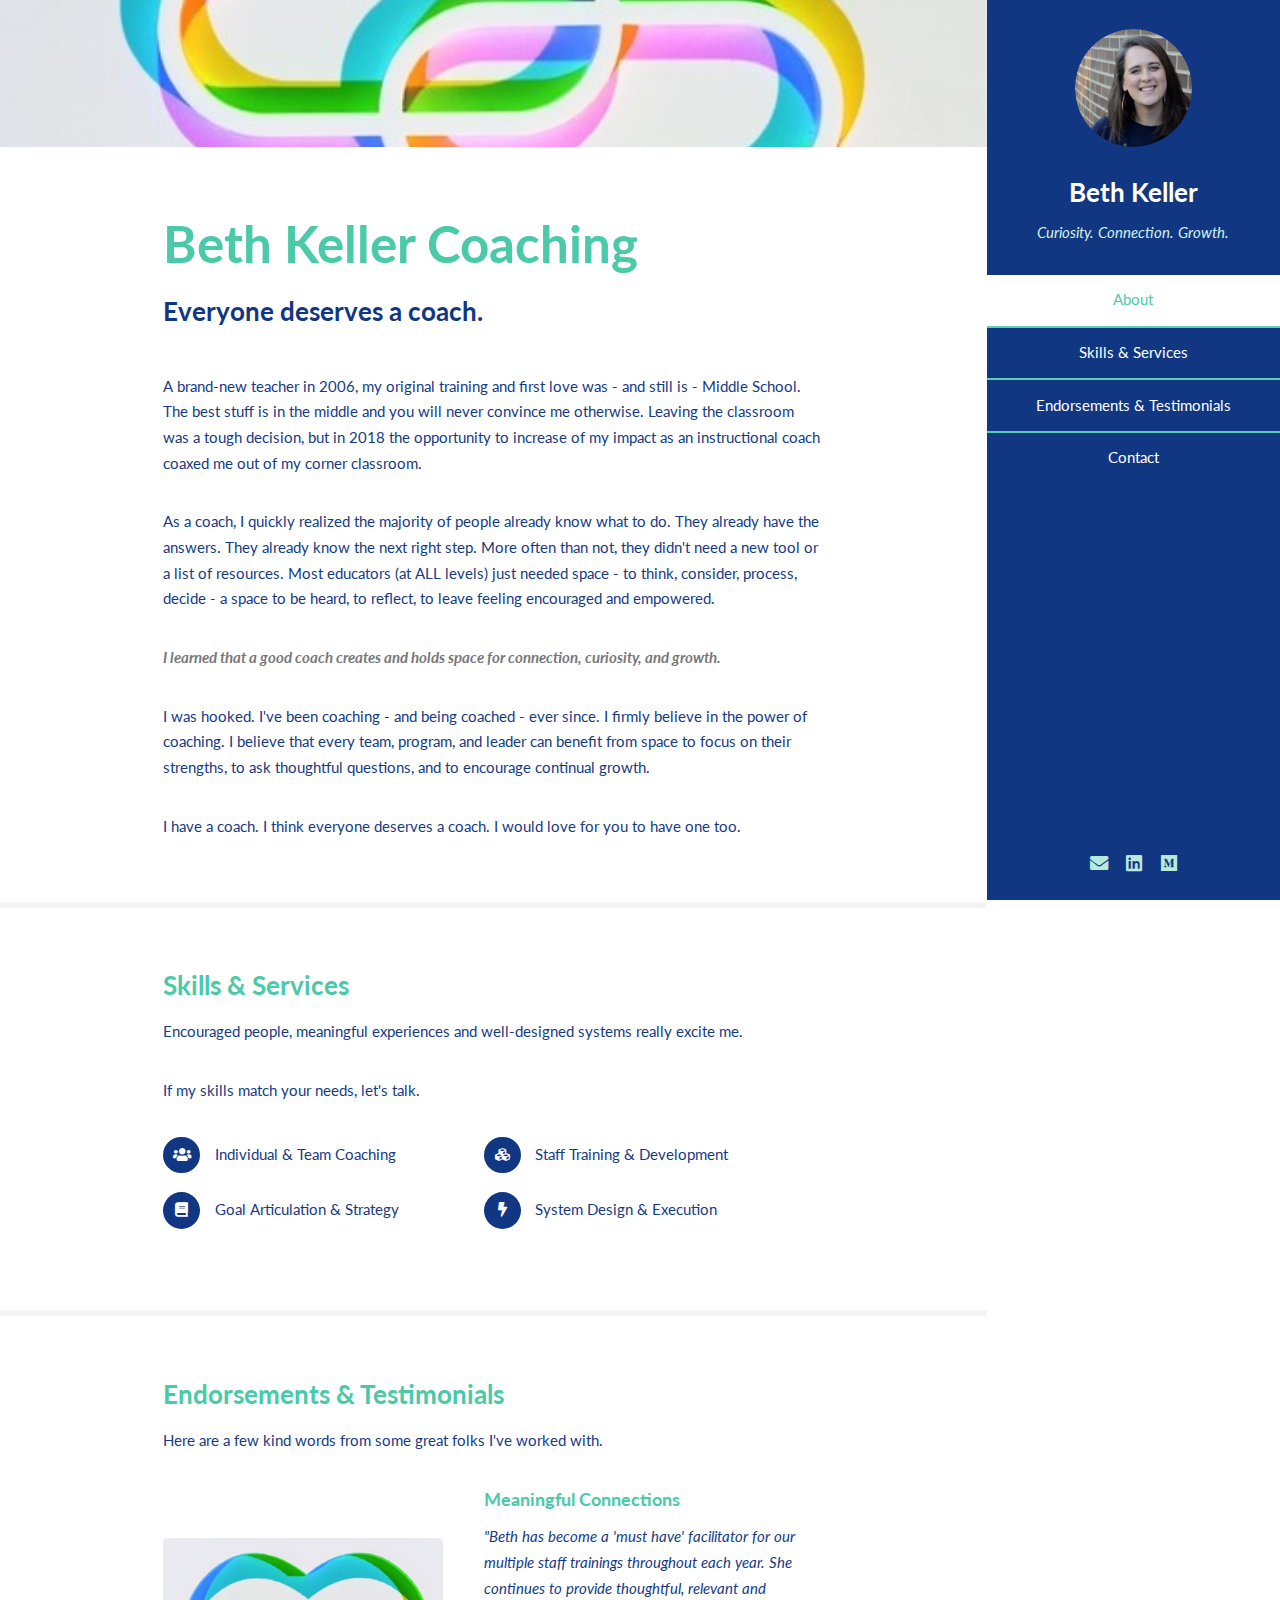
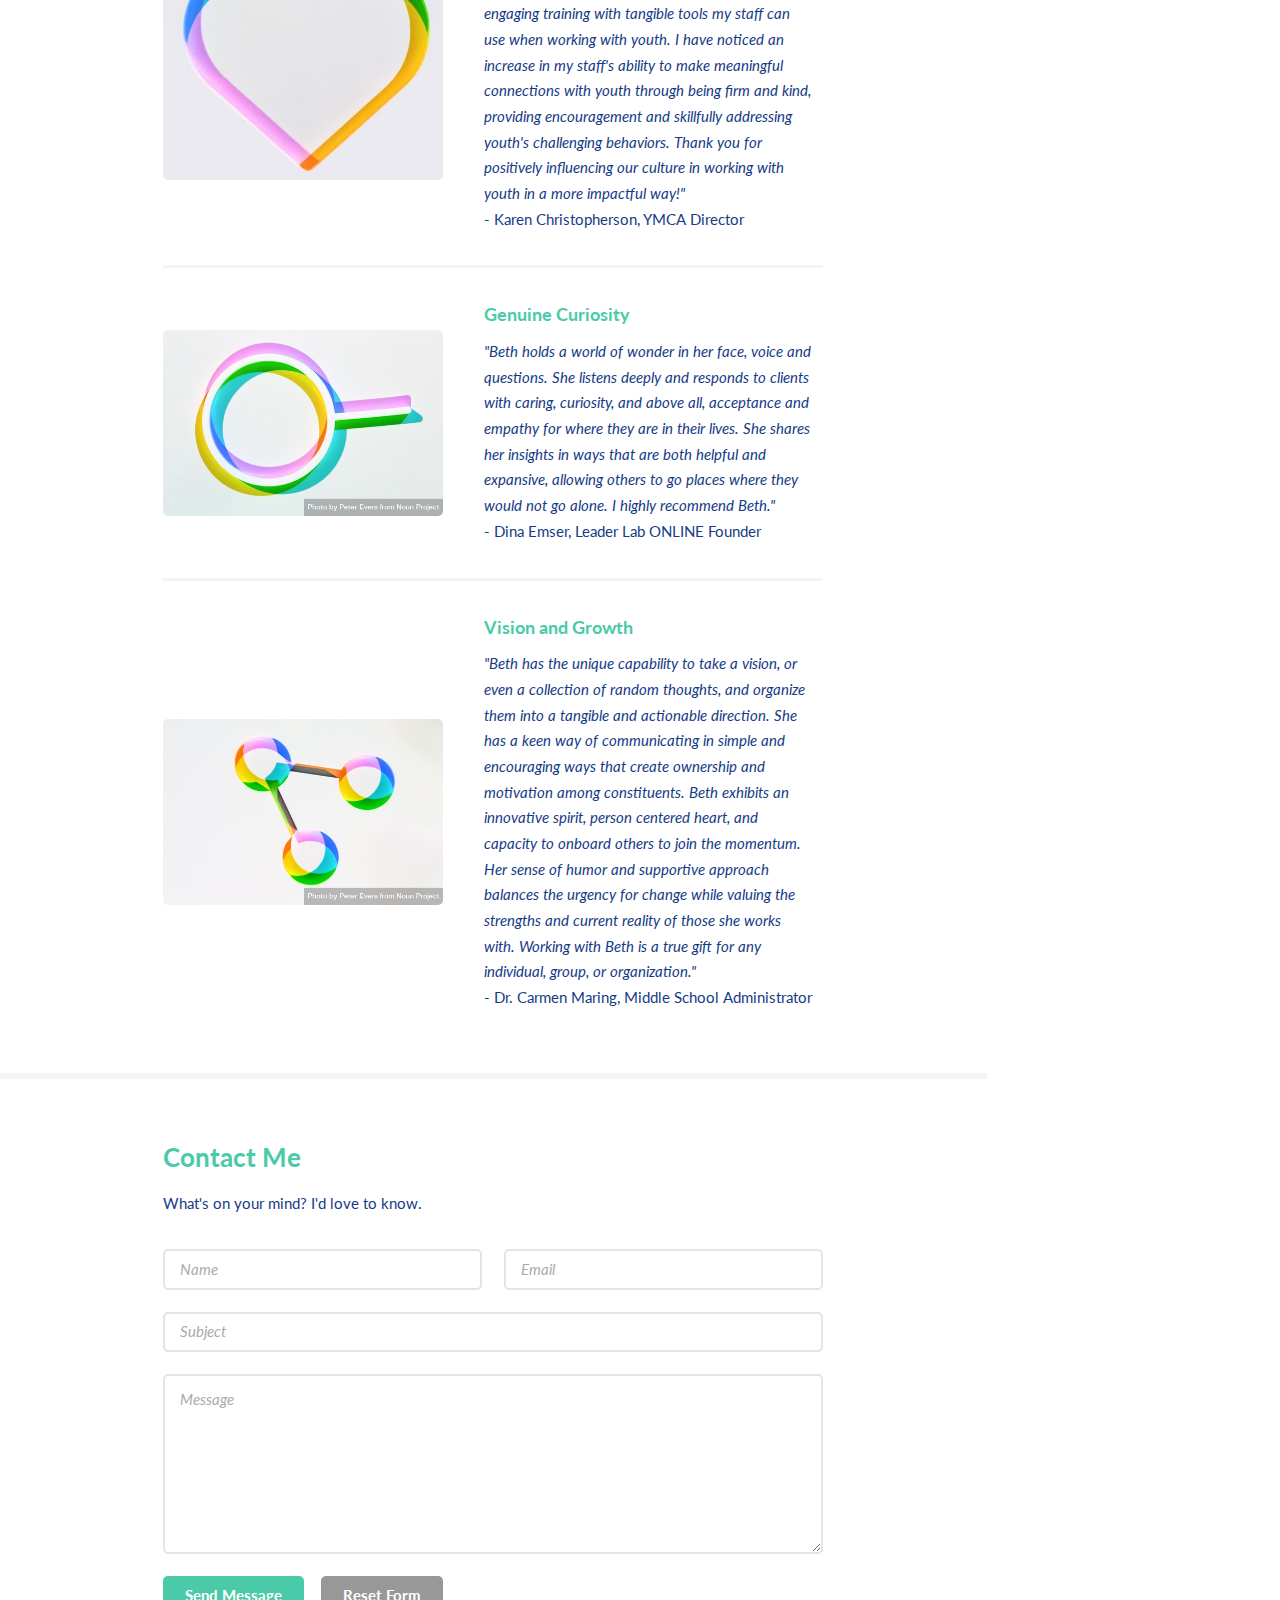
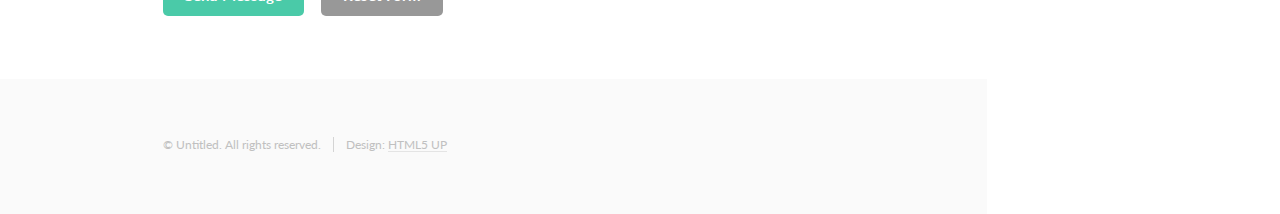
==== commit 1393a4b2: "Update index.html" ====
--- a/index.html
+++ b/index.html
@@ -31,8 +31,9 @@
 				<footer>
 					<ul class="icons">
 						<li><a href="mailto:beth@bethkellercoaching.com" class="icon solid fa-envelope"><span class="label">Email</span></a></li>
+						<li><a href="https://www.linkedin.com/in/beth-keller-12004b169/" class="icon brands fa-linkedin"><span class="label">LinkedIn</span></a></li>
 						<li><a href="https://medium.com/@mrsbkeller" class="icon brands fa-medium"><span class="label">Medium</span></a></li>
-						<li><a href="https://www.linkedin.com/in/beth-keller-12004b169/" class="icon brands fa-linkedin"><span class="label">LinkedIn</span></a></li>
+						
 					</ul>
 				</footer>
 			</section>
@@ -108,7 +109,7 @@
 												<h4>Vision and Growth</h4>
 												<em>"Beth has the unique capability to take a vision, or even a collection of random thoughts, and organize them into a tangible and actionable direction. She has a keen way of communicating in simple and encouraging ways that create ownership and motivation among constituents. Beth exhibits an innovative spirit, person centered heart, and capacity to onboard others to join the momentum. Her sense of humor and supportive approach balances the urgency for change while valuing the strengths and current reality of those she works with. Working with Beth is a true gift for any individual, group, or organization."</em> 
 												
-												<p> - Carmen Maring, Middle School Principal</p>
+												<p> - Dr. Carmen Maring, Middle School Administrator</p>
 											</div>
 										</article>
 									</div>
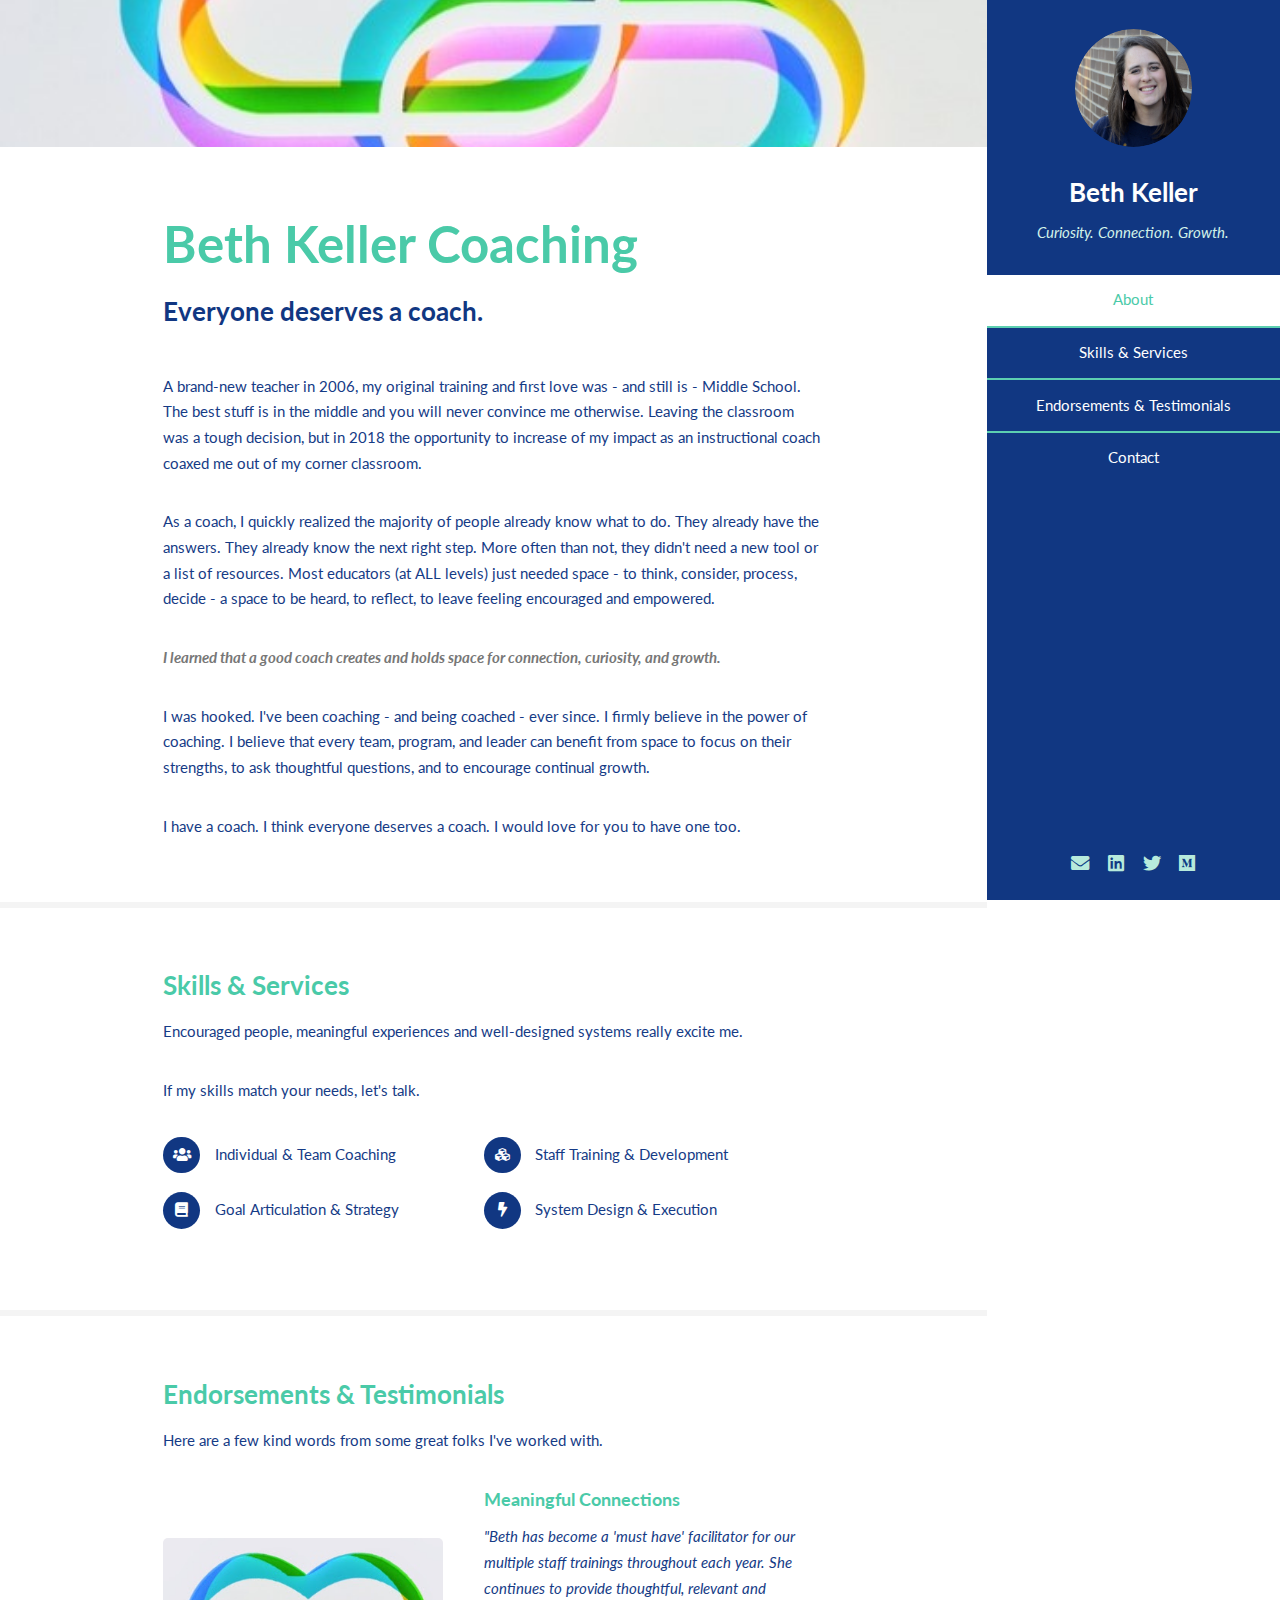
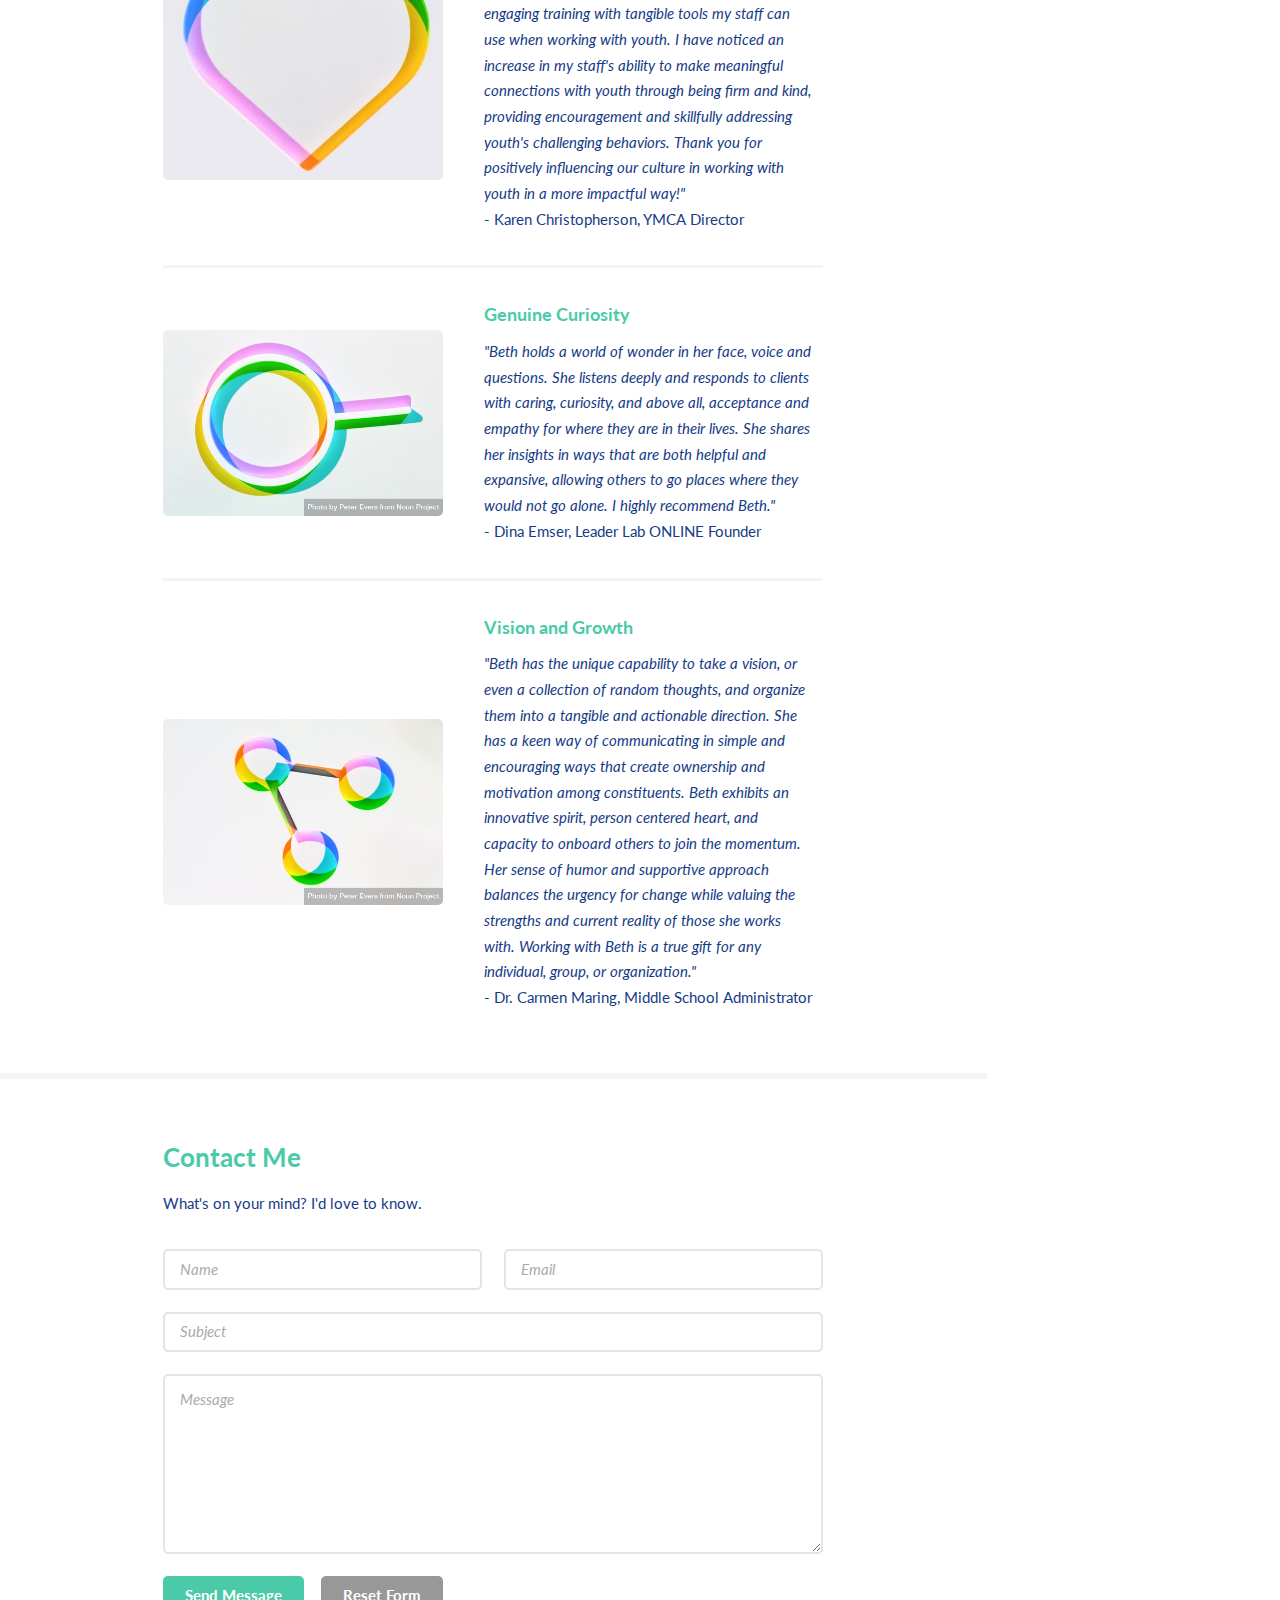
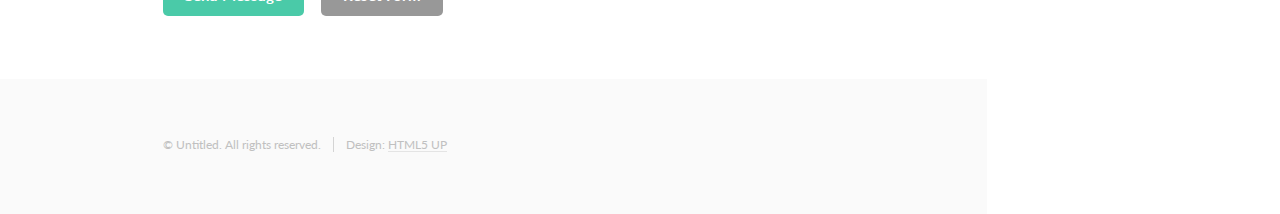
==== commit 7eb51dd6: "Update index.html" ====
--- a/index.html
+++ b/index.html
@@ -32,6 +32,7 @@
 					<ul class="icons">
 						<li><a href="mailto:beth@bethkellercoaching.com" class="icon solid fa-envelope"><span class="label">Email</span></a></li>
 						<li><a href="https://www.linkedin.com/in/beth-keller-12004b169/" class="icon brands fa-linkedin"><span class="label">LinkedIn</span></a></li>
+						<li><a href="https://twitter.com/MrsBKeller" class="icon brands fa-twitter"><span class="label">Twitter</span></a></li>
 						<li><a href="https://medium.com/@mrsbkeller" class="icon brands fa-medium"><span class="label">Medium</span></a></li>
 						
 					</ul>
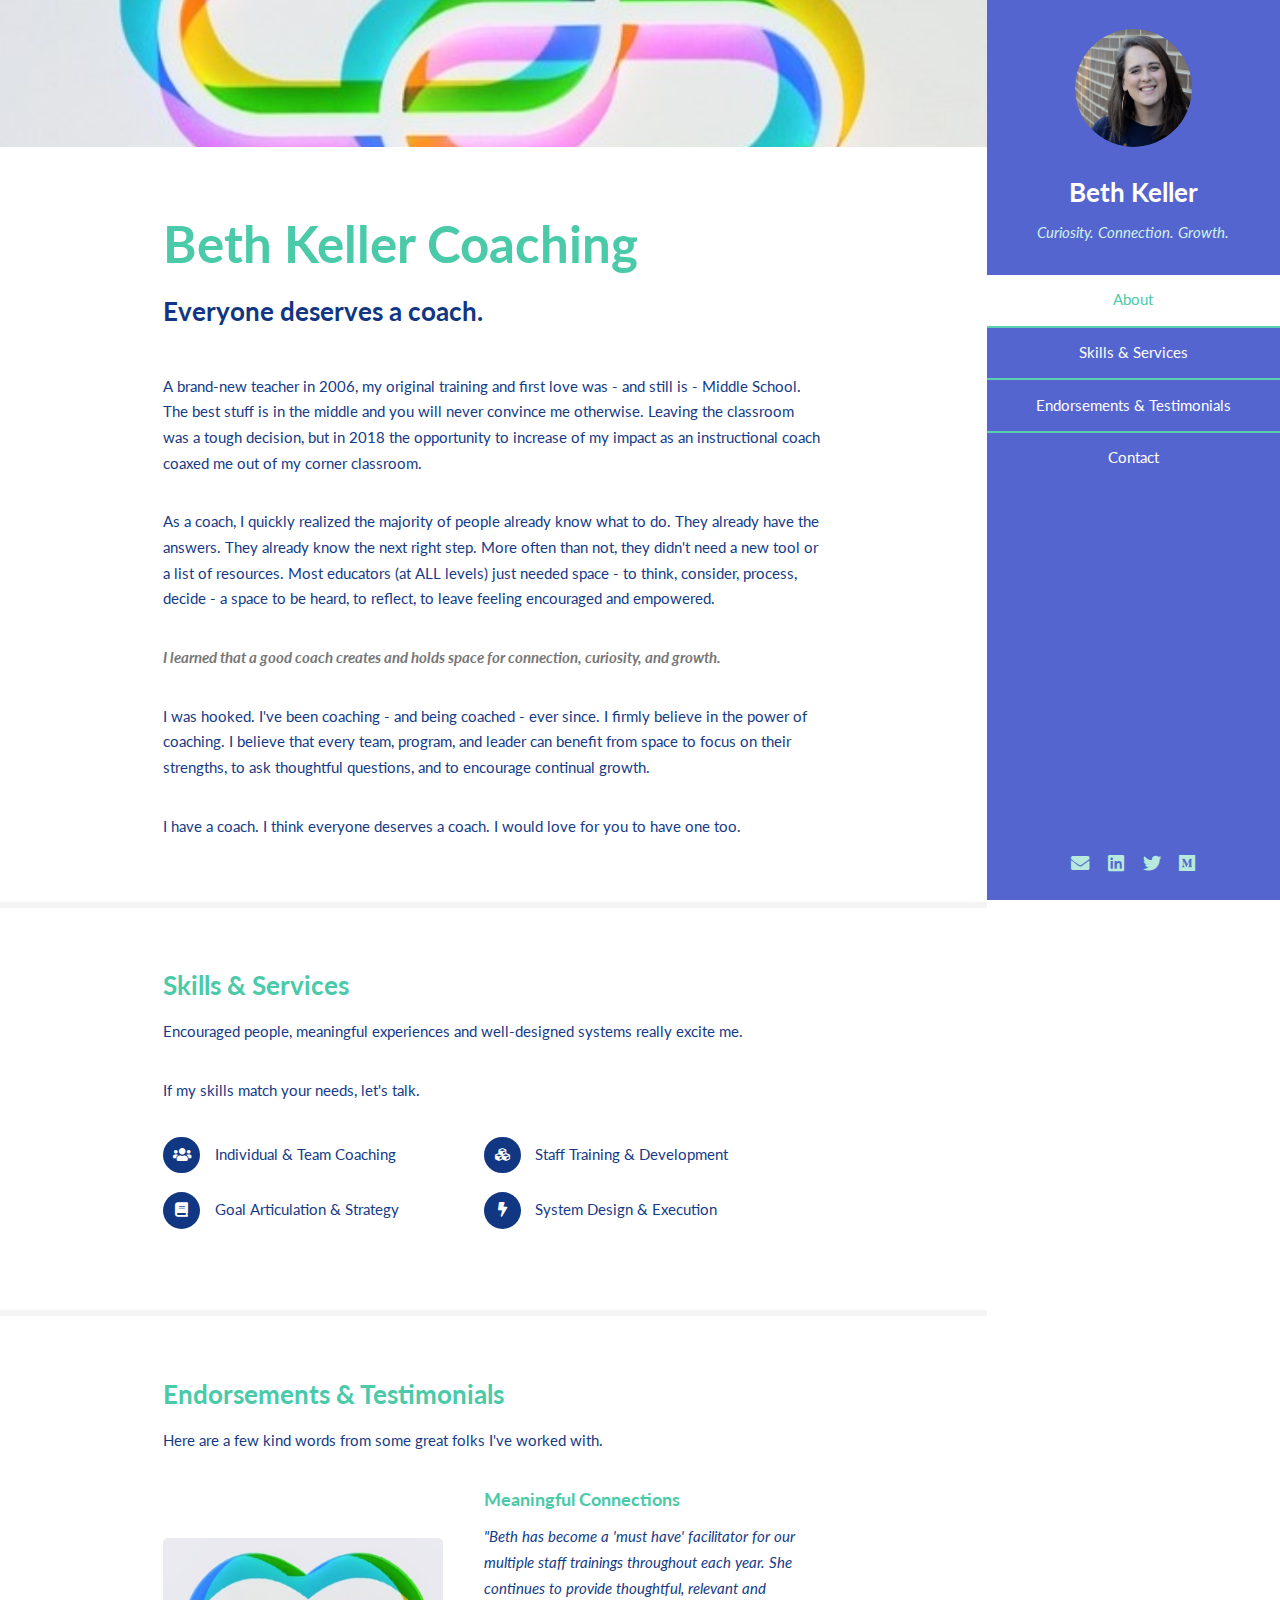
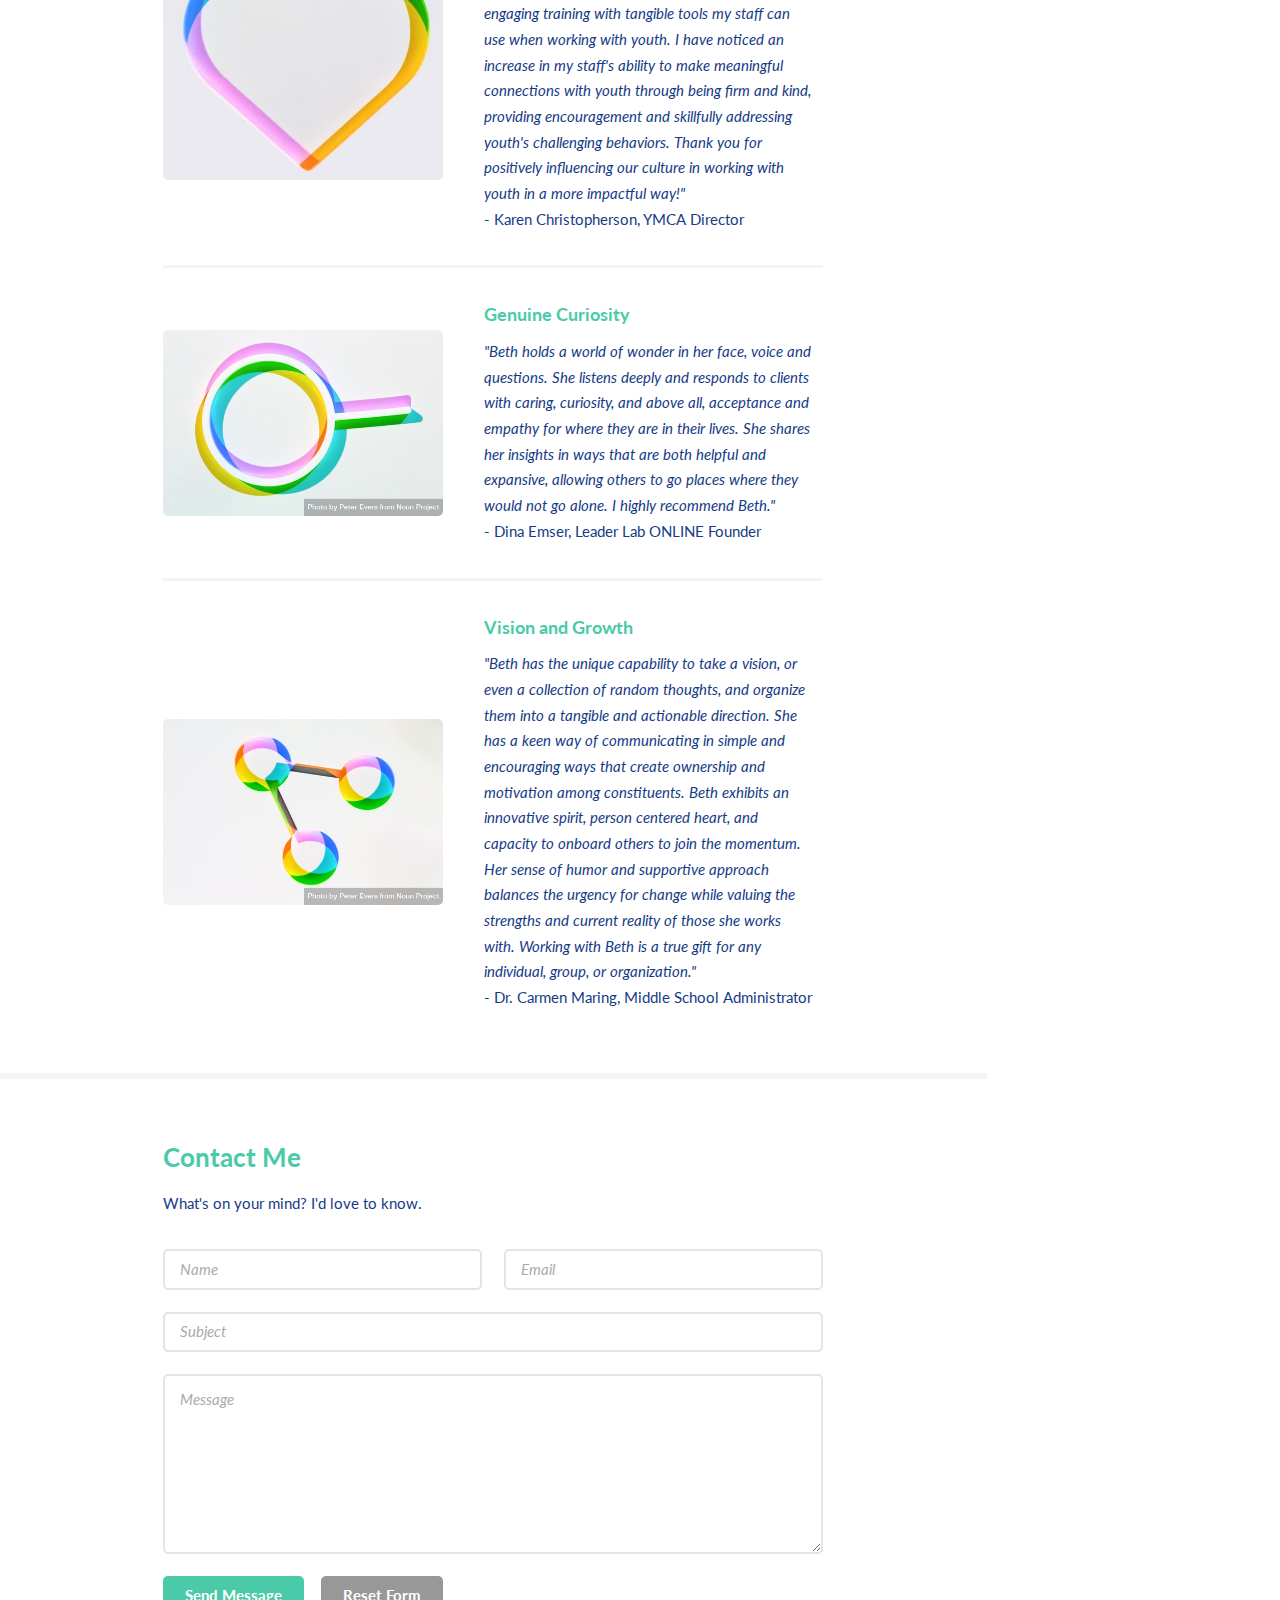
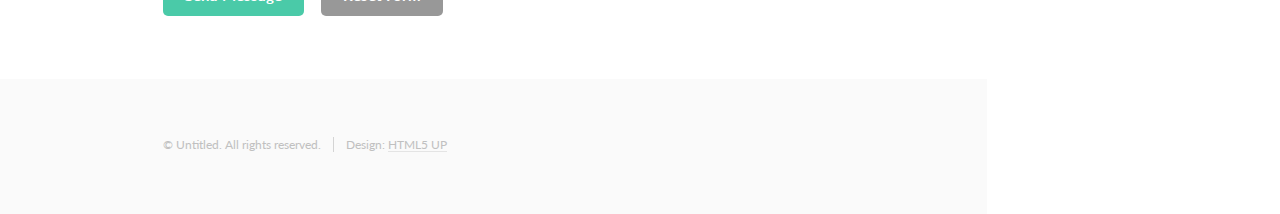
==== commit a9b3f6f2: "Change heading id names" ====
--- a/index.html
+++ b/index.html
@@ -22,10 +22,10 @@
 				</header>
 				<nav id="nav">
 					<ul>
-						<li><a href="#one" class="active">About</a></li>
-						<li><a href="#two">Skills & Services</a></li>
-						<li><a href="#three">Endorsements & Testimonials</a></li>
-						<li><a href="#four">Contact</a></li>
+						<li><a href="#about" class="active">About</a></li>
+						<li><a href="#skills">Skills & Services</a></li>
+						<li><a href="#endorsements">Endorsements & Testimonials</a></li>
+						<li><a href="#contact">Contact</a></li>
 					</ul>
 				</nav>
 				<footer>
@@ -45,8 +45,8 @@
 				<!-- Main -->
 					<div id="main">
 
-						<!-- One -->
-							<section id="one">
+						<!-- About -->
+							<section id="about">
 								<div class="image main" data-position="center">
 									<img src="images/Website Header.jpg" style="object-fit:cover" alt="" />
 								</div>
@@ -64,8 +64,8 @@
 									<p> I have a coach. I think everyone deserves a coach. I would love for you to have one too.</p>
 								</div>
 							</section>
-						<!-- Two -->
-							<section id="two">
+						<!-- Skills & Services -->
+							<section id="skills">
 								<div class="container">
 									<h3>Skills & Services</h3>
 									<p>Encouraged people, meaningful experiences and well-designed systems really excite me.</p>
@@ -80,8 +80,8 @@
 								</div>
 							</section>
 
-						<!-- Three -->
-							<section id="three">
+						<!-- Endorsements -->
+							<section id="endorsements">
 								<div class="container">
 									<h3>Endorsements & Testimonials</h3>
 									<p>Here are a few kind words from some great folks I've worked with.</p>
@@ -117,8 +117,8 @@
 								</div>
 							</section>
 
-						<!-- Four -->
-							<section id="four">
+						<!-- Contact -->
+							<section id="contact">
 								<div class="container">
 									<h3>Contact Me</h3>
 									<p>What's on your mind? I'd love to know.</p>
@@ -138,338 +138,6 @@
 									</form>
 								</div>
 							</section>
-
-						<!-- Five -->
-						<!--
-							<section id="five">
-								<div class="container">
-									<h3>Elements</h3>
-
-									<section>
-										<h4>Text</h4>
-										<p>This is <b>bold</b> and this is <strong>strong</strong>. This is <i>italic</i> and this is <em>emphasized</em>.
-										This is <sup>superscript</sup> text and this is <sub>subscript</sub> text.
-										This is <u>underlined</u> and this is code: <code>for (;;) { ... }</code>. Finally, <a href="#">this is a link</a>.</p>
-										<hr />
-										<header>
-											<h4>Heading with a Subtitle</h4>
-											<p>Lorem ipsum dolor sit amet nullam id egestas urna aliquam</p>
-										</header>
-										<p>Nunc lacinia ante nunc ac lobortis. Interdum adipiscing gravida odio porttitor sem non mi integer non faucibus ornare mi ut ante amet placerat aliquet. Volutpat eu sed ante lacinia sapien lorem accumsan varius montes viverra nibh in adipiscing blandit tempus accumsan.</p>
-										<header>
-											<h5>Heading with a Subtitle</h5>
-											<p>Lorem ipsum dolor sit amet nullam id egestas urna aliquam</p>
-										</header>
-										<p>Nunc lacinia ante nunc ac lobortis. Interdum adipiscing gravida odio porttitor sem non mi integer non faucibus ornare mi ut ante amet placerat aliquet. Volutpat eu sed ante lacinia sapien lorem accumsan varius montes viverra nibh in adipiscing blandit tempus accumsan.</p>
-										<hr />
-										<h2>Heading Level 2</h2>
-										<h3>Heading Level 3</h3>
-										<h4>Heading Level 4</h4>
-										<h5>Heading Level 5</h5>
-										<h6>Heading Level 6</h6>
-										<hr />
-										<h5>Blockquote</h5>
-										<blockquote>Fringilla nisl. Donec accumsan interdum nisi, quis tincidunt felis sagittis eget tempus euismod. Vestibulum ante ipsum primis in faucibus vestibulum. Blandit adipiscing eu felis iaculis volutpat ac adipiscing accumsan faucibus. Vestibulum ante ipsum primis in faucibus lorem ipsum dolor sit amet nullam adipiscing eu felis.</blockquote>
-										<h5>Preformatted</h5>
-										<pre><code>i = 0;
-
-while (!deck.isInOrder()) {
-    print 'Iteration ' + i;
-    deck.shuffle();
-    i++;
-}
-
-print 'It took ' + i + ' iterations to sort the deck.';</code></pre>
-									</section>
-
-									<section>
-										<h4>Lists</h4>
-										<div class="row">
-											<div class="col-6 col-12-xsmall">
-												<h5>Unordered</h5>
-												<ul>
-													<li>Dolor pulvinar etiam magna etiam.</li>
-													<li>Sagittis adipiscing lorem eleifend.</li>
-													<li>Felis enim feugiat dolore viverra.</li>
-												</ul>
-												<h5>Alternate</h5>
-												<ul class="alt">
-													<li>Dolor pulvinar etiam magna etiam.</li>
-													<li>Sagittis adipiscing lorem eleifend.</li>
-													<li>Felis enim feugiat dolore viverra.</li>
-												</ul>
-											</div>
-											<div class="col-6 col-12-xsmall">
-												<h5>Ordered</h5>
-												<ol>
-													<li>Dolor pulvinar etiam magna etiam.</li>
-													<li>Etiam vel felis at lorem sed viverra.</li>
-													<li>Felis enim feugiat dolore viverra.</li>
-													<li>Dolor pulvinar etiam magna etiam.</li>
-													<li>Etiam vel felis at lorem sed viverra.</li>
-													<li>Felis enim feugiat dolore viverra.</li>
-												</ol>
-												<h5>Icons</h5>
-												<ul class="icons">
-													<li><a href="#" class="icon brands fa-twitter"><span class="label">Twitter</span></a></li>
-													<li><a href="#" class="icon brands fa-facebook-f"><span class="label">Facebook</span></a></li>
-													<li><a href="#" class="icon brands fa-instagram"><span class="label">Instagram</span></a></li>
-													<li><a href="#" class="icon brands fa-github"><span class="label">Github</span></a></li>
-													<li><a href="#" class="icon brands fa-dribbble"><span class="label">Dribbble</span></a></li>
-													<li><a href="#" class="icon brands fa-tumblr"><span class="label">Tumblr</span></a></li>
-												</ul>
-											</div>
-										</div>
-										<h5>Actions</h5>
-										<ul class="actions">
-											<li><a href="#" class="button primary">Default</a></li>
-											<li><a href="#" class="button">Default</a></li>
-											<li><a href="#" class="button alt">Default</a></li>
-										</ul>
-										<ul class="actions small">
-											<li><a href="#" class="button primary small">Small</a></li>
-											<li><a href="#" class="button small">Small</a></li>
-											<li><a href="#" class="button alt small">Small</a></li>
-										</ul>
-										<div class="row">
-											<div class="col-3 col-6-medium col-12-xsmall">
-												<ul class="actions stacked">
-													<li><a href="#" class="button primary">Default</a></li>
-													<li><a href="#" class="button">Default</a></li>
-													<li><a href="#" class="button alt">Default</a></li>
-												</ul>
-											</div>
-											<div class="col-3 col-6 col-12-xsmall">
-												<ul class="actions stacked">
-													<li><a href="#" class="button primary small">Small</a></li>
-													<li><a href="#" class="button small">Small</a></li>
-													<li><a href="#" class="button alt small">Small</a></li>
-												</ul>
-											</div>
-											<div class="col-3 col-6-medium col-12-xsmall">
-												<ul class="actions stacked">
-													<li><a href="#" class="button primary fit">Default</a></li>
-													<li><a href="#" class="button fit">Default</a></li>
-													<li><a href="#" class="button alt fit">Default</a></li>
-												</ul>
-											</div>
-											<div class="col-3 col-6-medium col-12-xsmall">
-												<ul class="actions stacked">
-													<li><a href="#" class="button primary small fit">Small</a></li>
-													<li><a href="#" class="button small fit">Small</a></li>
-													<li><a href="#" class="button alt small fit">Small</a></li>
-												</ul>
-											</div>
-										</div>
-									</section>
-
-									<section>
-										<h4>Table</h4>
-										<h5>Default</h5>
-										<div class="table-wrapper">
-											<table>
-												<thead>
-													<tr>
-														<th>Name</th>
-														<th>Description</th>
-														<th>Price</th>
-													</tr>
-												</thead>
-												<tbody>
-													<tr>
-														<td>Item One</td>
-														<td>Ante turpis integer aliquet porttitor.</td>
-														<td>29.99</td>
-													</tr>
-													<tr>
-														<td>Item Two</td>
-														<td>Vis ac commodo adipiscing arcu aliquet.</td>
-														<td>19.99</td>
-													</tr>
-													<tr>
-														<td>Item Three</td>
-														<td> Morbi faucibus arcu accumsan lorem.</td>
-														<td>29.99</td>
-													</tr>
-													<tr>
-														<td>Item Four</td>
-														<td>Vitae integer tempus condimentum.</td>
-														<td>19.99</td>
-													</tr>
-													<tr>
-														<td>Item Five</td>
-														<td>Ante turpis integer aliquet porttitor.</td>
-														<td>29.99</td>
-													</tr>
-												</tbody>
-												<tfoot>
-													<tr>
-														<td colspan="2"></td>
-														<td>100.00</td>
-													</tr>
-												</tfoot>
-											</table>
-										</div>
-
-										<h5>Alternate</h5>
-										<div class="table-wrapper">
-											<table class="alt">
-												<thead>
-													<tr>
-														<th>Name</th>
-														<th>Description</th>
-														<th>Price</th>
-													</tr>
-												</thead>
-												<tbody>
-													<tr>
-														<td>Item One</td>
-														<td>Ante turpis integer aliquet porttitor.</td>
-														<td>29.99</td>
-													</tr>
-													<tr>
-														<td>Item Two</td>
-														<td>Vis ac commodo adipiscing arcu aliquet.</td>
-														<td>19.99</td>
-													</tr>
-													<tr>
-														<td>Item Three</td>
-														<td> Morbi faucibus arcu accumsan lorem.</td>
-														<td>29.99</td>
-													</tr>
-													<tr>
-														<td>Item Four</td>
-														<td>Vitae integer tempus condimentum.</td>
-														<td>19.99</td>
-													</tr>
-													<tr>
-														<td>Item Five</td>
-														<td>Ante turpis integer aliquet porttitor.</td>
-														<td>29.99</td>
-													</tr>
-												</tbody>
-												<tfoot>
-													<tr>
-														<td colspan="2"></td>
-														<td>100.00</td>
-													</tr>
-												</tfoot>
-											</table>
-										</div>
-									</section>
-
-									<section>
-										<h4>Buttons</h4>
-										<ul class="actions">
-											<li><a href="#" class="button primary">Primary</a></li>
-											<li><a href="#" class="button">Default</a></li>
-											<li><a href="#" class="button alt">Alternate</a></li>
-										</ul>
-										<ul class="actions">
-											<li><a href="#" class="button primary large">Large</a></li>
-											<li><a href="#" class="button">Default</a></li>
-											<li><a href="#" class="button alt small">Small</a></li>
-										</ul>
-										<ul class="actions fit">
-											<li><a href="#" class="button primary fit">Fit</a></li>
-											<li><a href="#" class="button fit">Fit</a></li>
-											<li><a href="#" class="button alt fit">Fit</a></li>
-										</ul>
-										<ul class="actions fit small">
-											<li><a href="#" class="button primary fit small">Fit + Small</a></li>
-											<li><a href="#" class="button fit small">Fit + Small</a></li>
-											<li><a href="#" class="button alt fit small">Fit + Small</a></li>
-										</ul>
-										<ul class="actions">
-											<li><a href="#" class="button primary icon solid fa-download">Icon</a></li>
-											<li><a href="#" class="button icon solid fa-download">Icon</a></li>
-											<li><a href="#" class="button alt icon solid fa-check">Icon</a></li>
-										</ul>
-										<ul class="actions">
-											<li><span class="button primary disabled">Primary</span></li>
-											<li><span class="button disabled">Default</span></li>
-											<li><span class="button alt disabled">Alternate</span></li>
-										</ul>
-									</section>
-
-									<section>
-										<h4>Form</h4>
-										<form method="post" action="#">
-											<div class="row gtr-uniform">
-												<div class="col-6 col-12-xsmall">
-													<input type="text" name="demo-name" id="demo-name" value="" placeholder="Name" />
-												</div>
-												<div class="col-6 col-12-xsmall">
-													<input type="email" name="demo-email" id="demo-email" value="" placeholder="Email" />
-												</div>
-												<div class="col-12">
-													<select name="demo-category" id="demo-category">
-														<option value="">- Category -</option>
-														<option value="1">Manufacturing</option>
-														<option value="1">Shipping</option>
-														<option value="1">Administration</option>
-														<option value="1">Human Resources</option>
-													</select>
-												</div>
-												<div class="col-4 col-12-medium">
-													<input type="radio" id="demo-priority-low" name="demo-priority" checked>
-													<label for="demo-priority-low">Low Priority</label>
-												</div>
-												<div class="col-4 col-12-medium">
-													<input type="radio" id="demo-priority-normal" name="demo-priority">
-													<label for="demo-priority-normal">Normal Priority</label>
-												</div>
-												<div class="col-4 col-12-medium">
-													<input type="radio" id="demo-priority-high" name="demo-priority">
-													<label for="demo-priority-high">High Priority</label>
-												</div>
-												<div class="col-6 col-12-medium">
-													<input type="checkbox" id="demo-copy" name="demo-copy">
-													<label for="demo-copy">Email me a copy of this message</label>
-												</div>
-												<div class="col-6 col-12-medium">
-													<input type="checkbox" id="demo-human" name="demo-human" checked>
-													<label for="demo-human">I am a human and not a robot</label>
-												</div>
-												<div class="col-12">
-													<textarea name="demo-message" id="demo-message" placeholder="Enter your message" rows="6"></textarea>
-												</div>
-												<div class="col-12">
-													<ul class="actions">
-														<li><input type="submit" value="Send Message" /></li>
-														<li><input type="reset" value="Reset" class="alt" /></li>
-													</ul>
-												</div>
-											</div>
-										</form>
-									</section>
-
-									<section>
-										<h4>Image</h4>
-										<h5>Fit</h5>
-										<span class="image fit"><img src="images/banner.jpg" alt="" /></span>
-										<div class="box alt">
-											<div class="row gtr-50 gtr-uniform">
-												<div class="col-4"><span class="image fit"><img src="images/pic01.jpg" alt="" /></span></div>
-												<div class="col-4"><span class="image fit"><img src="images/pic02.jpg" alt="" /></span></div>
-												<div class="col-4"><span class="image fit"><img src="images/pic03.jpg" alt="" /></span></div>
-												<div class="col-4"><span class="image fit"><img src="images/pic02.jpg" alt="" /></span></div>
-												<div class="col-4"><span class="image fit"><img src="images/pic03.jpg" alt="" /></span></div>
-												<div class="col-4"><span class="image fit"><img src="images/pic01.jpg" alt="" /></span></div>
-												<div class="col-4"><span class="image fit"><img src="images/pic03.jpg" alt="" /></span></div>
-												<div class="col-4"><span class="image fit"><img src="images/pic01.jpg" alt="" /></span></div>
-												<div class="col-4"><span class="image fit"><img src="images/pic02.jpg" alt="" /></span></div>
-											</div>
-										</div>
-										<h5>Left &amp; Right</h5>
-										<p><span class="image left"><img src="images/avatar.jpg" alt="" /></span>Fringilla nisl. Donec accumsan interdum nisi, quis tincidunt felis sagittis eget. tempus euismod. Vestibulum ante ipsum primis in faucibus vestibulum. Blandit adipiscing eu felis iaculis volutpat ac adipiscing accumsan eu faucibus. Integer ac pellentesque praesent tincidunt felis sagittis eget. tempus euismod. Vestibulum ante ipsum primis in faucibus vestibulum. Blandit adipiscing eu felis iaculis volutpat ac adipiscing accumsan eu faucibus. Integer ac pellentesque praesent. Donec accumsan interdum nisi, quis tincidunt felis sagittis eget. tempus euismod. Vestibulum ante ipsum primis in faucibus vestibulum. Blandit adipiscing eu felis iaculis volutpat ac adipiscing accumsan eu faucibus. Integer ac pellentesque praesent tincidunt felis sagittis eget. tempus euismod. Vestibulum ante ipsum primis in faucibus vestibulum. Blandit adipiscing eu felis iaculis volutpat ac adipiscing accumsan eu faucibus. Integer ac pellentesque praesent.</p>
-										<p><span class="image right"><img src="images/avatar.jpg" alt="" /></span>Fringilla nisl. Donec accumsan interdum nisi, quis tincidunt felis sagittis eget. tempus euismod. Vestibulum ante ipsum primis in faucibus vestibulum. Blandit adipiscing eu felis iaculis volutpat ac adipiscing accumsan eu faucibus. Integer ac pellentesque praesent tincidunt felis sagittis eget. tempus euismod. Vestibulum ante ipsum primis in faucibus vestibulum. Blandit adipiscing eu felis iaculis volutpat ac adipiscing accumsan eu faucibus. Integer ac pellentesque praesent. Donec accumsan interdum nisi, quis tincidunt felis sagittis eget. tempus euismod. Vestibulum ante ipsum primis in faucibus vestibulum. Blandit adipiscing eu felis iaculis volutpat ac adipiscing accumsan eu faucibus. Integer ac pellentesque praesent tincidunt felis sagittis eget. tempus euismod. Vestibulum ante ipsum primis in faucibus vestibulum. Blandit adipiscing eu felis iaculis volutpat ac adipiscing accumsan eu faucibus. Integer ac pellentesque praesent.</p>
-									</section>
-
-								</div>
-							</section>
-						-->
-
 					</div>
 
 				<!-- Footer -->
--- a/assets/css/main.css
+++ b/assets/css/main.css
@@ -2700,7 +2700,7 @@
 		-webkit-justify-content: space-between;
 		-ms-justify-content: space-between;
 		justify-content: space-between;
-		background: #113782;
+		background: #5465CF;
 		color: #d2f2e9;
 		height: 100%;
 		overflow-y: auto;
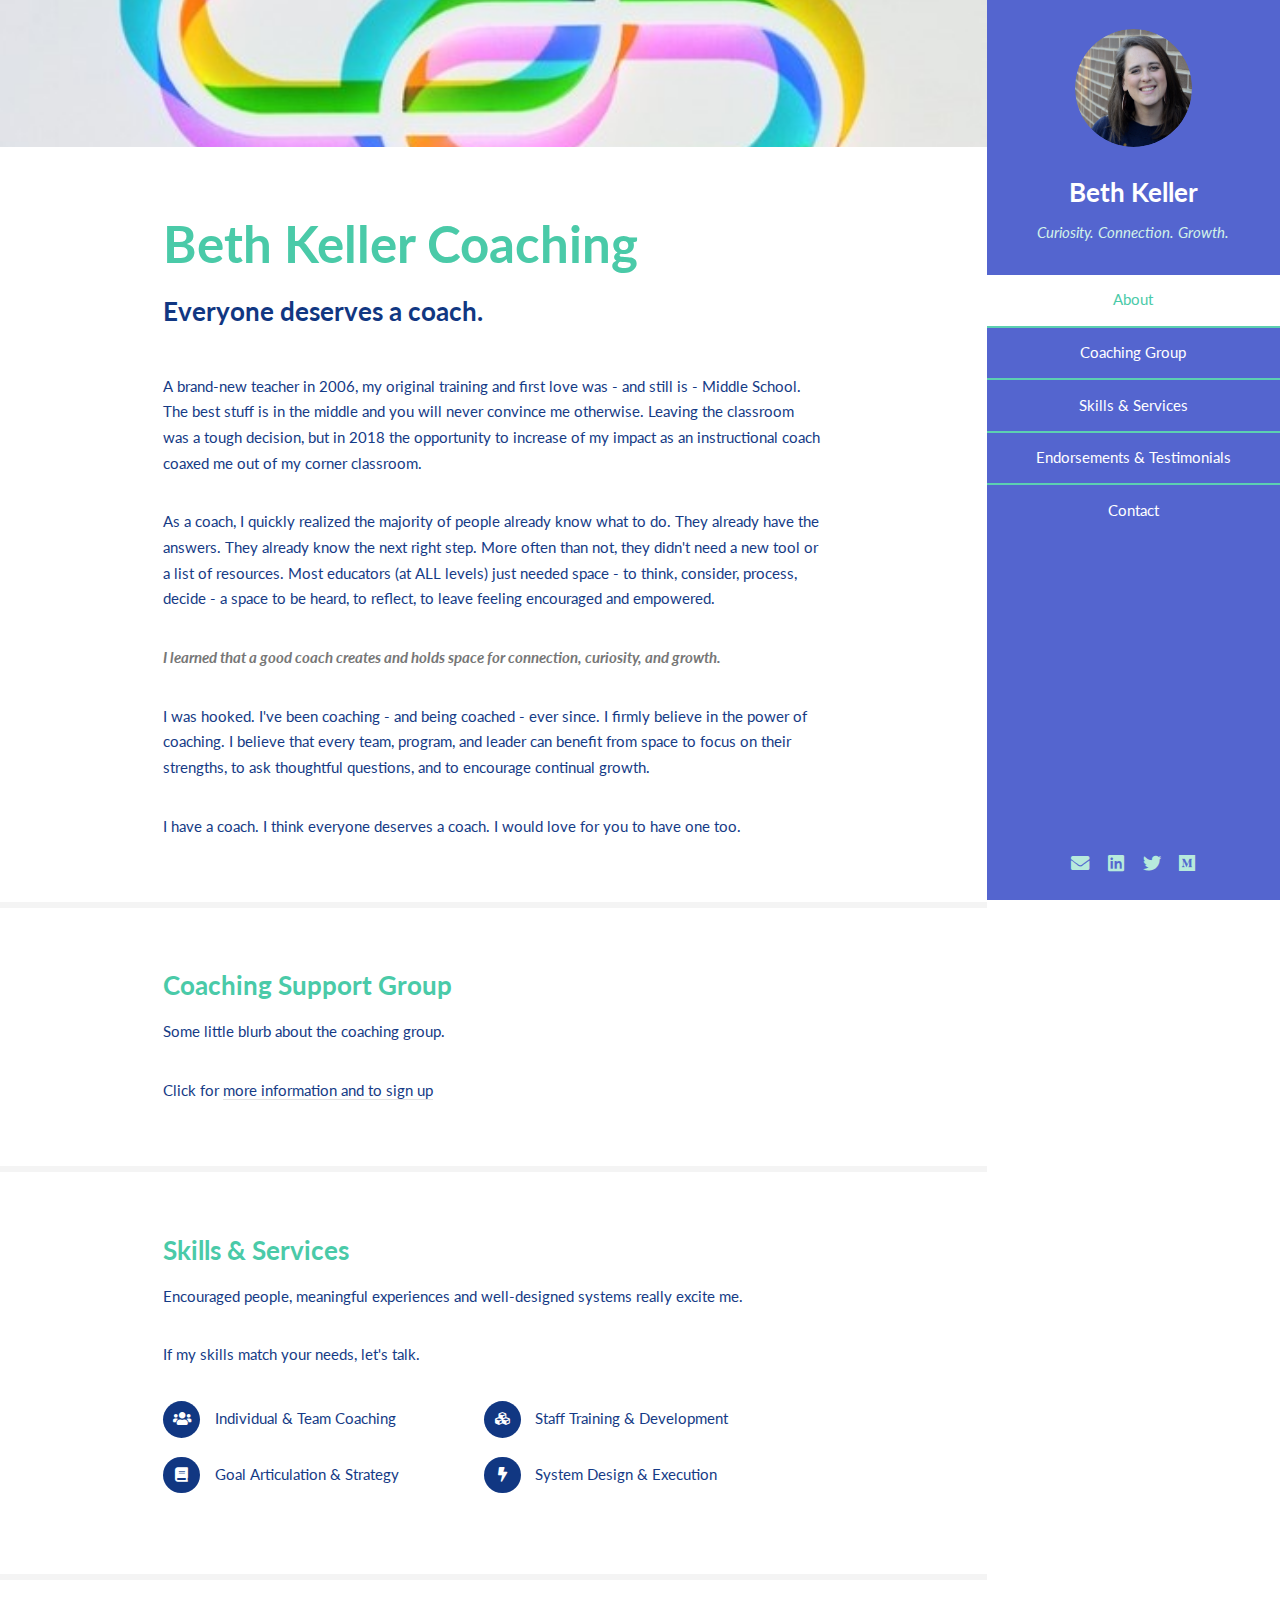
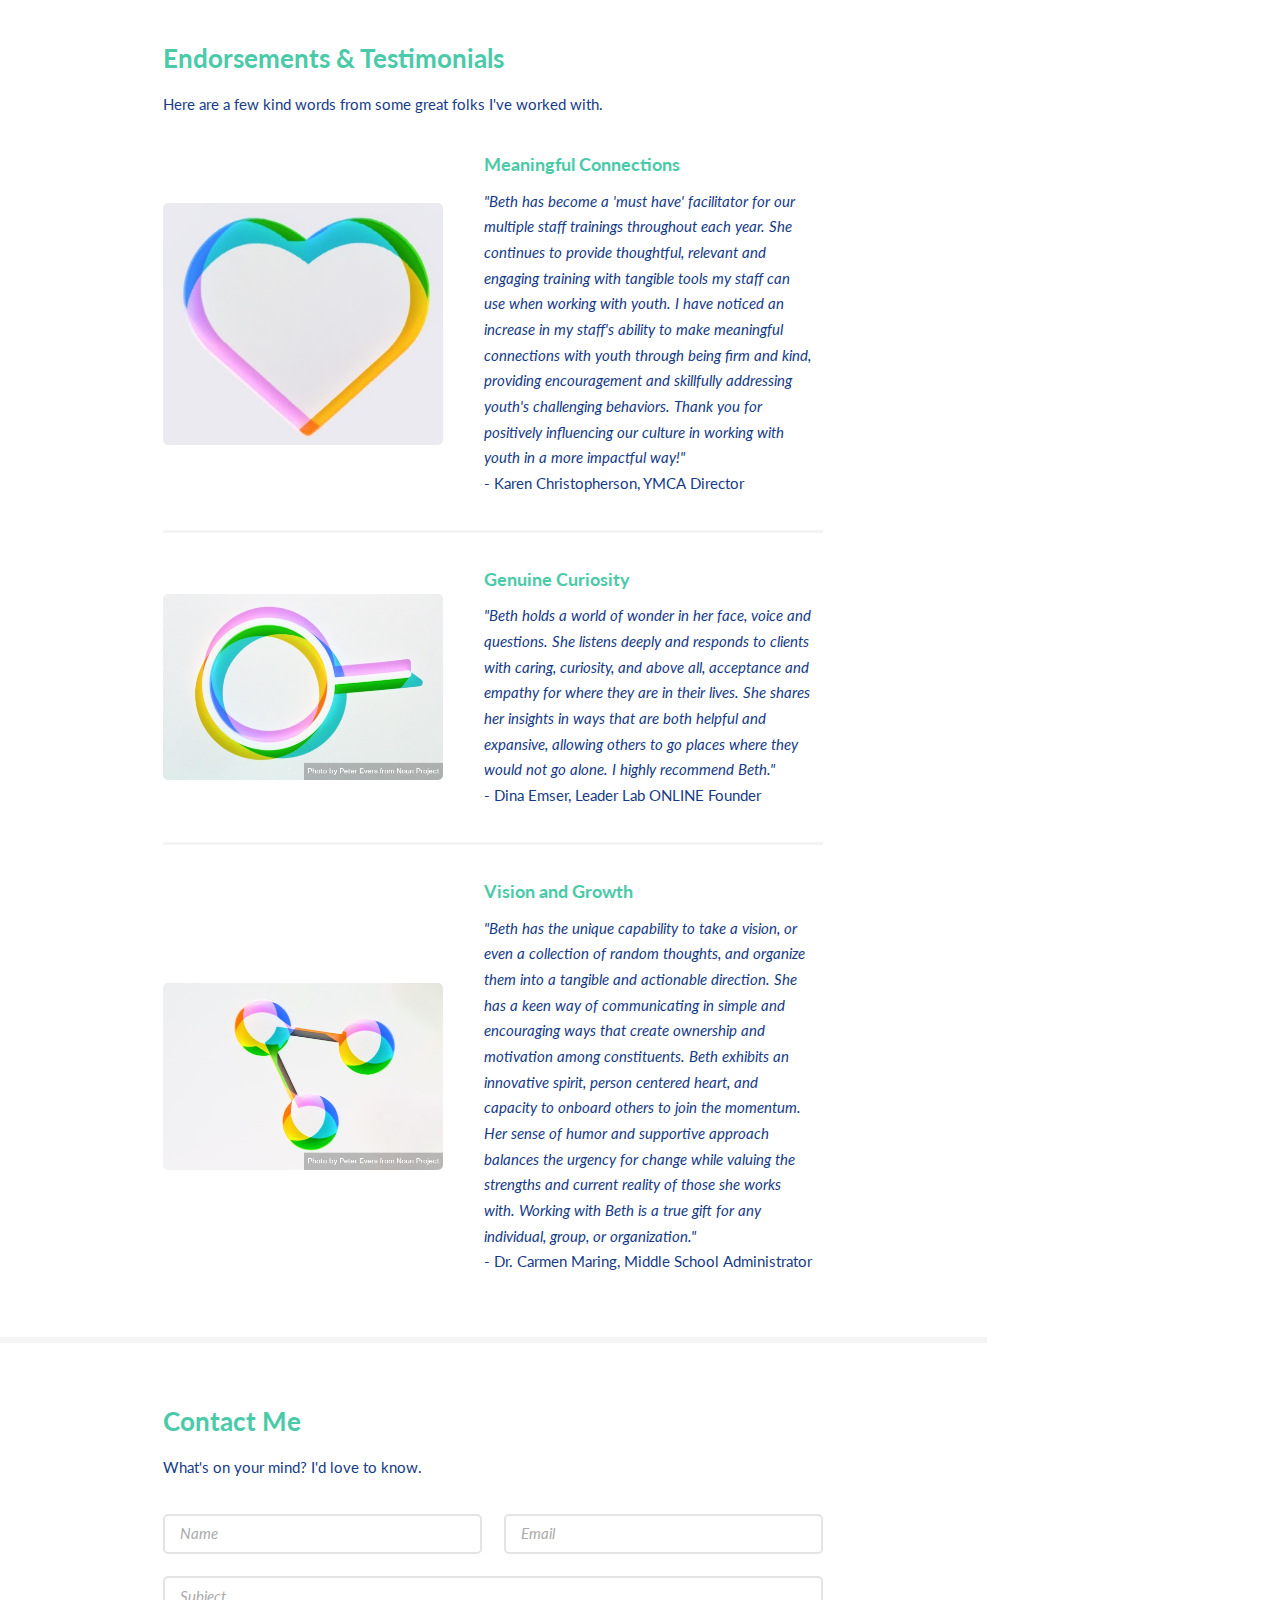
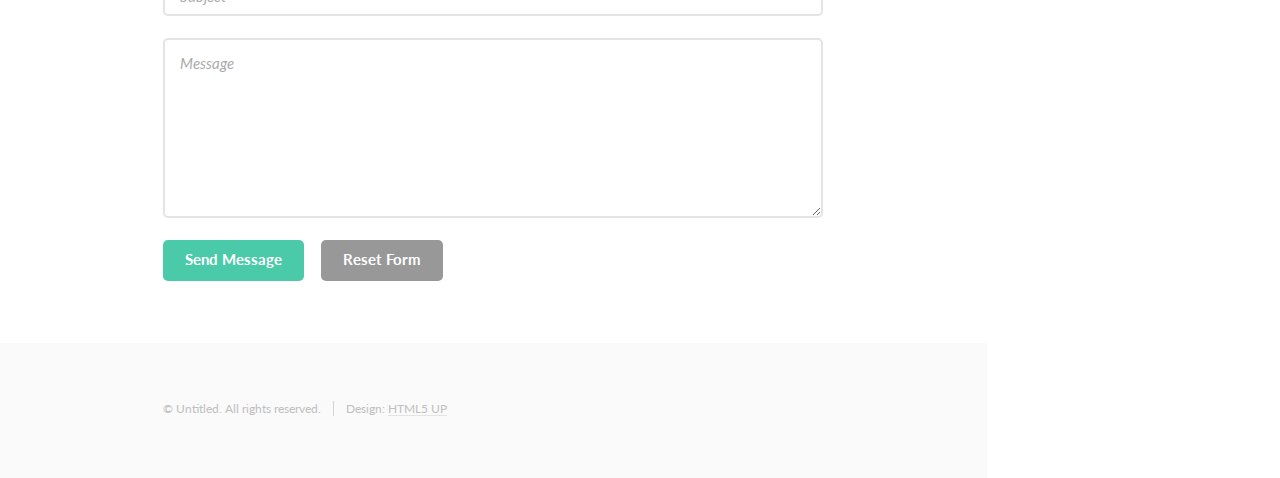
==== commit e930213a: "Basic outline of group info page" ====
--- a/index.html
+++ b/index.html
@@ -23,6 +23,7 @@
 				<nav id="nav">
 					<ul>
 						<li><a href="#about" class="active">About</a></li>
+						<li><a href="#group" class="active">Coaching Group</a></li>
 						<li><a href="#skills">Skills & Services</a></li>
 						<li><a href="#endorsements">Endorsements & Testimonials</a></li>
 						<li><a href="#contact">Contact</a></li>
@@ -30,7 +31,7 @@
 				</nav>
 				<footer>
 					<ul class="icons">
-						<li><a href="mailto:beth@bethkellercoaching.com" class="icon solid fa-envelope"><span class="label">Email</span></a></li>
+						<li><a href="#contact" class="icon solid fa-envelope"><span class="label">Email</span></a></li>
 						<li><a href="https://www.linkedin.com/in/beth-keller-12004b169/" class="icon brands fa-linkedin"><span class="label">LinkedIn</span></a></li>
 						<li><a href="https://twitter.com/MrsBKeller" class="icon brands fa-twitter"><span class="label">Twitter</span></a></li>
 						<li><a href="https://medium.com/@mrsbkeller" class="icon brands fa-medium"><span class="label">Medium</span></a></li>
@@ -62,6 +63,15 @@
 									
 									<p>I was hooked. I've been coaching - and being coached - ever since. I firmly believe in the power of coaching. I believe that every team, program, and leader can benefit from space to focus on their strengths, to ask thoughtful questions, and to encourage continual growth. </p>
 									<p> I have a coach. I think everyone deserves a coach. I would love for you to have one too.</p>
+								</div>
+							</section>
+
+						<!-- Coaching Group -->
+							<section id="group">
+								<div class="container">
+									<h3>Coaching Support Group</h3>
+									<p>Some little blurb about the coaching group.</p>
+                  <p>Click for <a href="/info.html">more information and to sign up</a></p>
 								</div>
 							</section>
 						<!-- Skills & Services -->
@@ -122,7 +132,7 @@
 								<div class="container">
 									<h3>Contact Me</h3>
 									<p>What's on your mind? I'd love to know.</p>
-									<form method="post" action="https://formspree.io/f/xyyvaqvb">
+									<form method="post" action="https://formsubmit.co/2fa71fed7a0c4a9576829c7f599ebce0">
 										<div class="row gtr-uniform">
 											<div class="col-6 col-12-xsmall"><input type="text" name="name" id="name" placeholder="Name" /></div>
 											<div class="col-6 col-12-xsmall"><input type="email" name="email" id="email" placeholder="Email" /></div>
